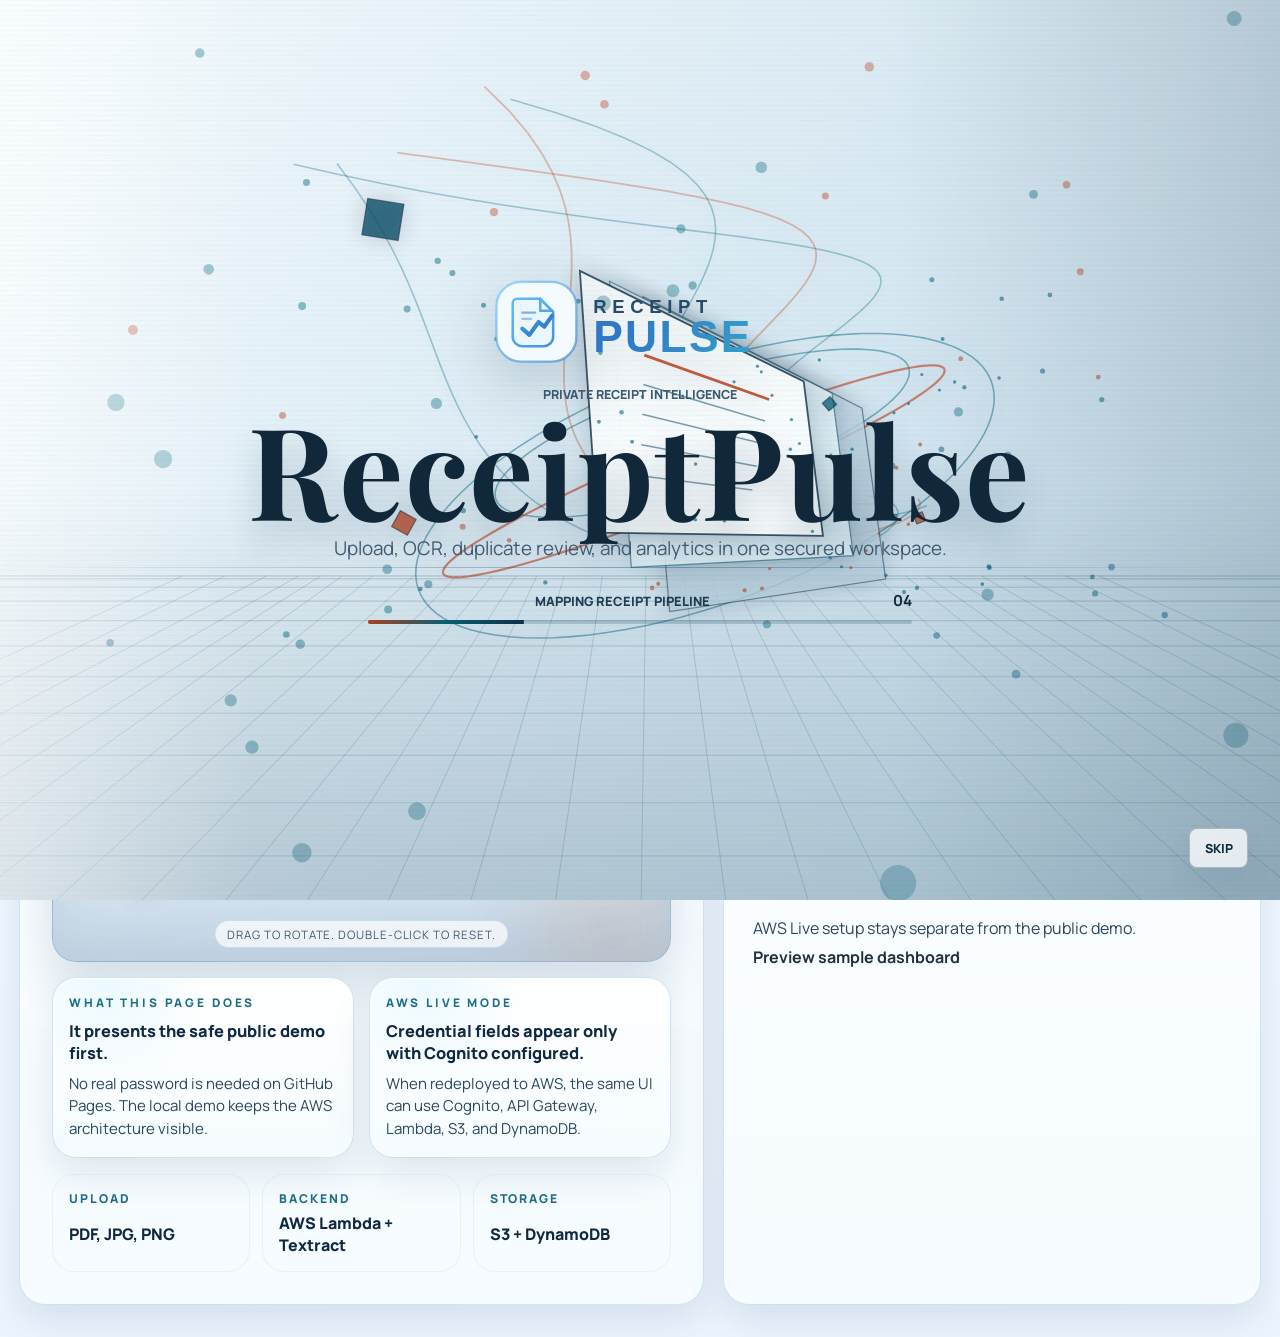
==== dashboard/index.html @ 96ca87f3 "Refresh recruiter preview assets" ====
<!DOCTYPE html>
<html lang="en">
  <head>
    <meta charset="UTF-8" />
    <meta name="viewport" content="width=device-width, initial-scale=1.0" />
    <meta name="referrer" content="strict-origin-when-cross-origin" />
    <script>
      (() => {
        document.documentElement.dataset.uiTheme = "light";
        document.documentElement.style.colorScheme = "light";
        try {
          window.localStorage.setItem("receiptpulse-ui-theme", "light");
        } catch (error) {}
      })();
    </script>
    <title>ReceiptPulse | AWS Receipt Intelligence Demo</title>
    <meta
      name="description"
      content="Explore ReceiptPulse as a recruiter-safe AWS portfolio demo with receipt OCR, duplicate review, analytics, and cloud architecture storytelling. Public demo mode does not collect real passwords."
    />
    <meta name="theme-color" content="#071321" />
    <link rel="canonical" href="https://agarwalujala3-lang.github.io/ReceiptPulse/" />
    <meta property="og:type" content="website" />
    <meta property="og:url" content="https://agarwalujala3-lang.github.io/ReceiptPulse/" />
    <meta property="og:site_name" content="ReceiptPulse" />
    <meta property="og:title" content="ReceiptPulse | AWS Receipt Intelligence Demo" />
    <meta
      property="og:description"
      content="Open a safe public Cloud Demo of an AWS serverless receipt intelligence platform with OCR, duplicate handling, analytics, and deployment notes."
    />
    <meta property="og:image" content="https://agarwalujala3-lang.github.io/ReceiptPulse/social-preview.png?v=20260616a" />
    <meta property="og:image:width" content="1200" />
    <meta property="og:image:height" content="630" />
    <meta property="og:image:alt" content="ReceiptPulse demo-first Cloud Demo launch with 3D receipt visuals and AWS architecture proof." />
    <meta name="twitter:card" content="summary_large_image" />
    <meta name="twitter:title" content="ReceiptPulse | AWS Receipt Intelligence Demo" />
    <meta
      name="twitter:description"
      content="Safe public Cloud Demo for an AWS serverless receipt intelligence portfolio project."
    />
    <meta name="twitter:image" content="https://agarwalujala3-lang.github.io/ReceiptPulse/social-preview.png?v=20260616a" />
    <link rel="icon" type="image/svg+xml" href="./receiptpulse-mark.svg?v=20260402c" />
    <link rel="icon" type="image/png" href="./receiptpulse-favicon.png?v=20260402c" />
    <link rel="apple-touch-icon" href="./receiptpulse-favicon.png?v=20260402c" />
    <link rel="preconnect" href="https://fonts.googleapis.com" />
    <link rel="preconnect" href="https://fonts.gstatic.com" crossorigin />
    <link
      rel="stylesheet"
      href="https://fonts.googleapis.com/css2?family=Manrope:wght@400;500;600;700&family=Playfair+Display:wght@500;600;700&display=swap"
    />
    <link rel="stylesheet" href="./styles.css?v=20260615a" />
  </head>
  <body class="auth-page auth-page-signin cinema-ui" data-auth-page="signin" data-entry-launch="root">
    <div class="cinema-stage" aria-hidden="true">
      <span class="cinema-glow cinema-glow-ember"></span>
      <span class="cinema-glow cinema-glow-ice"></span>
      <span class="cinema-grid"></span>
      <span class="cinema-beam"></span>
    </div>
    <header class="topbar auth-topbar">
      <div class="topbar-row topbar-row-main">
        <div class="brand-lockup">
          <a class="brand-mark brand-mark-link" href="./index.html" aria-label="ReceiptPulse home">
            <img
              class="brand-logo"
              src="./receiptpulse-logo.svg?v=20260402c"
              data-logo-dark="./receiptpulse-logo.svg?v=20260402c"
              data-logo-light="./receiptpulse-logo-light.svg?v=20260417a"
              alt="ReceiptPulse"
            />
          </a>
        </div>
        <div class="topbar-actions auth-topbar-actions">
          <span class="status-pill">Portfolio Project</span>
          <button class="ghost-link ghost-button theme-toggle" data-theme-toggle type="button" hidden>Light Mode</button>
          <a class="ghost-link" href="./signup.html">AWS Live Setup</a>
          <a class="ghost-link" href="https://github.com/agarwalujala3-lang/ReceiptPulse" target="_blank" rel="noopener noreferrer">Source Code</a>
        </div>
      </div>
    </header>

    <main class="auth-shell">
      <section class="panel auth-stage">
        <div class="auth-stage-copy">
          <p class="eyebrow">Student Project Workspace</p>
          <h1>Open the AWS receipt intelligence demo without entering real credentials.</h1>
          <p class="auth-lead">
            The public portfolio link opens a browser-local Cloud Demo first. AWS Live sign-in
            appears only when a healthy Cognito backend is configured for a redeployed stack.
          </p>
        </div>

        <div class="auth-3d-showcase">
          <div class="auth-3d-head">
            <span class="mini-label">Interactive 3D</span>
            <p class="auth-3d-copy">Drag to rotate the figures and preview the upload to OCR to archive flow.</p>
          </div>
          <div
            class="auth-3d-scene"
            data-auth-3d-scene
            tabindex="0"
            role="region"
            aria-label="Interactive 3D receipt workflow. Drag to rotate."
          >
            <span class="auth-3d-aura auth-3d-aura--one" aria-hidden="true"></span>
            <span class="auth-3d-aura auth-3d-aura--two" aria-hidden="true"></span>
            <div class="auth-3d-world" data-auth-3d-world aria-hidden="true">
              <article class="auth-3d-figure auth-3d-figure--upload">
                <div class="auth-3d-cube">
                  <span class="auth-3d-cube-face face-front"></span>
                  <span class="auth-3d-cube-face face-back"></span>
                  <span class="auth-3d-cube-face face-right"></span>
                  <span class="auth-3d-cube-face face-left"></span>
                  <span class="auth-3d-cube-face face-top"></span>
                  <span class="auth-3d-cube-face face-bottom"></span>
                </div>
                <p>Upload Node</p>
              </article>

              <article class="auth-3d-figure auth-3d-figure--extract">
                <div class="auth-3d-ring">
                  <span class="auth-3d-ring-orbit"></span>
                </div>
                <p>OCR Orbit</p>
              </article>

              <article class="auth-3d-figure auth-3d-figure--archive">
                <div class="auth-3d-crystal">
                  <span class="auth-3d-crystal-face face-a"></span>
                  <span class="auth-3d-crystal-face face-b"></span>
                  <span class="auth-3d-crystal-face face-c"></span>
                  <span class="auth-3d-crystal-face face-d"></span>
                </div>
                <p>Archive Prism</p>
              </article>
            </div>
            <p class="auth-3d-hint">Drag to rotate. Double-click to reset.</p>
          </div>
        </div>

        <div class="auth-highlight-grid">
          <article class="auth-info-card">
            <span class="mini-label">What this page does</span>
            <strong>It presents the safe public demo first.</strong>
            <p>No real password is needed on GitHub Pages. The local demo keeps the AWS architecture visible.</p>
          </article>
          <article class="auth-info-card">
            <span class="mini-label">AWS Live mode</span>
            <strong>Credential fields appear only with Cognito configured.</strong>
            <p>When redeployed to AWS, the same UI can use Cognito, API Gateway, Lambda, S3, and DynamoDB.</p>
          </article>
        </div>

        <div class="auth-project-strip">
          <article>
            <span>Upload</span>
            <strong>PDF, JPG, PNG</strong>
          </article>
          <article>
            <span>Backend</span>
            <strong>AWS Lambda + Textract</strong>
          </article>
          <article>
            <span>Storage</span>
            <strong>S3 + DynamoDB</strong>
          </article>
        </div>
      </section>

      <section class="panel auth-panel">
        <div class="auth-panel-head">
          <p class="eyebrow">Cloud Demo</p>
          <h2>Launch ReceiptPulse safely</h2>
          <p>Open the interactive AWS showcase with browser-local data, sample receipts, and no real credential entry.</p>
        </div>

        <p class="auth-security-note">
          Public portfolio mode does not collect passwords. AWS Live sign-in appears only when a Cognito backend is configured.
        </p>

        <div class="auth-live-form-slot" id="authLiveFormSlot" data-live-auth-slot></div>

        <div class="demo-access-card">
          <div>
            <span class="mini-label">Recruiter-safe launch</span>
            <strong>Open the cloud dashboard without touching AWS billing.</strong>
            <p>
              The demo keeps the S3, Lambda, Textract, DynamoDB, API Gateway, and Cognito architecture visible while running fully in this browser.
            </p>
          </div>
          <button class="secondary-button demo-access-button" id="demoAccessButton" type="button">
            Launch Cloud Demo
          </button>
        </div>

        <div class="auth-demo-points" aria-label="Public demo safety notes">
          <span>No real passwords</span>
          <span>No AWS charges</span>
          <span>Architecture preserved</span>
        </div>

        <p class="auth-status" id="authStatus" data-state="idle">
          Ready to open the public Cloud Demo.
        </p>

        <div class="auth-switch">
          <span>AWS Live account setup is separate from this public demo.</span>
          <a href="./signup.html">View AWS Live setup</a>
        </div>
      </section>
    </main>

    <script src="./config.js?v=20260615a"></script>
    <script src="./theme.js?v=20260427b" defer></script>
    <script src="./entry-3d.js?v=20260604a" defer></script>
    <script src="./auth-3d.js?v=20260604a" defer></script>
    <script src="./auth.js?v=20260615a" defer></script>
  </body>
</html>
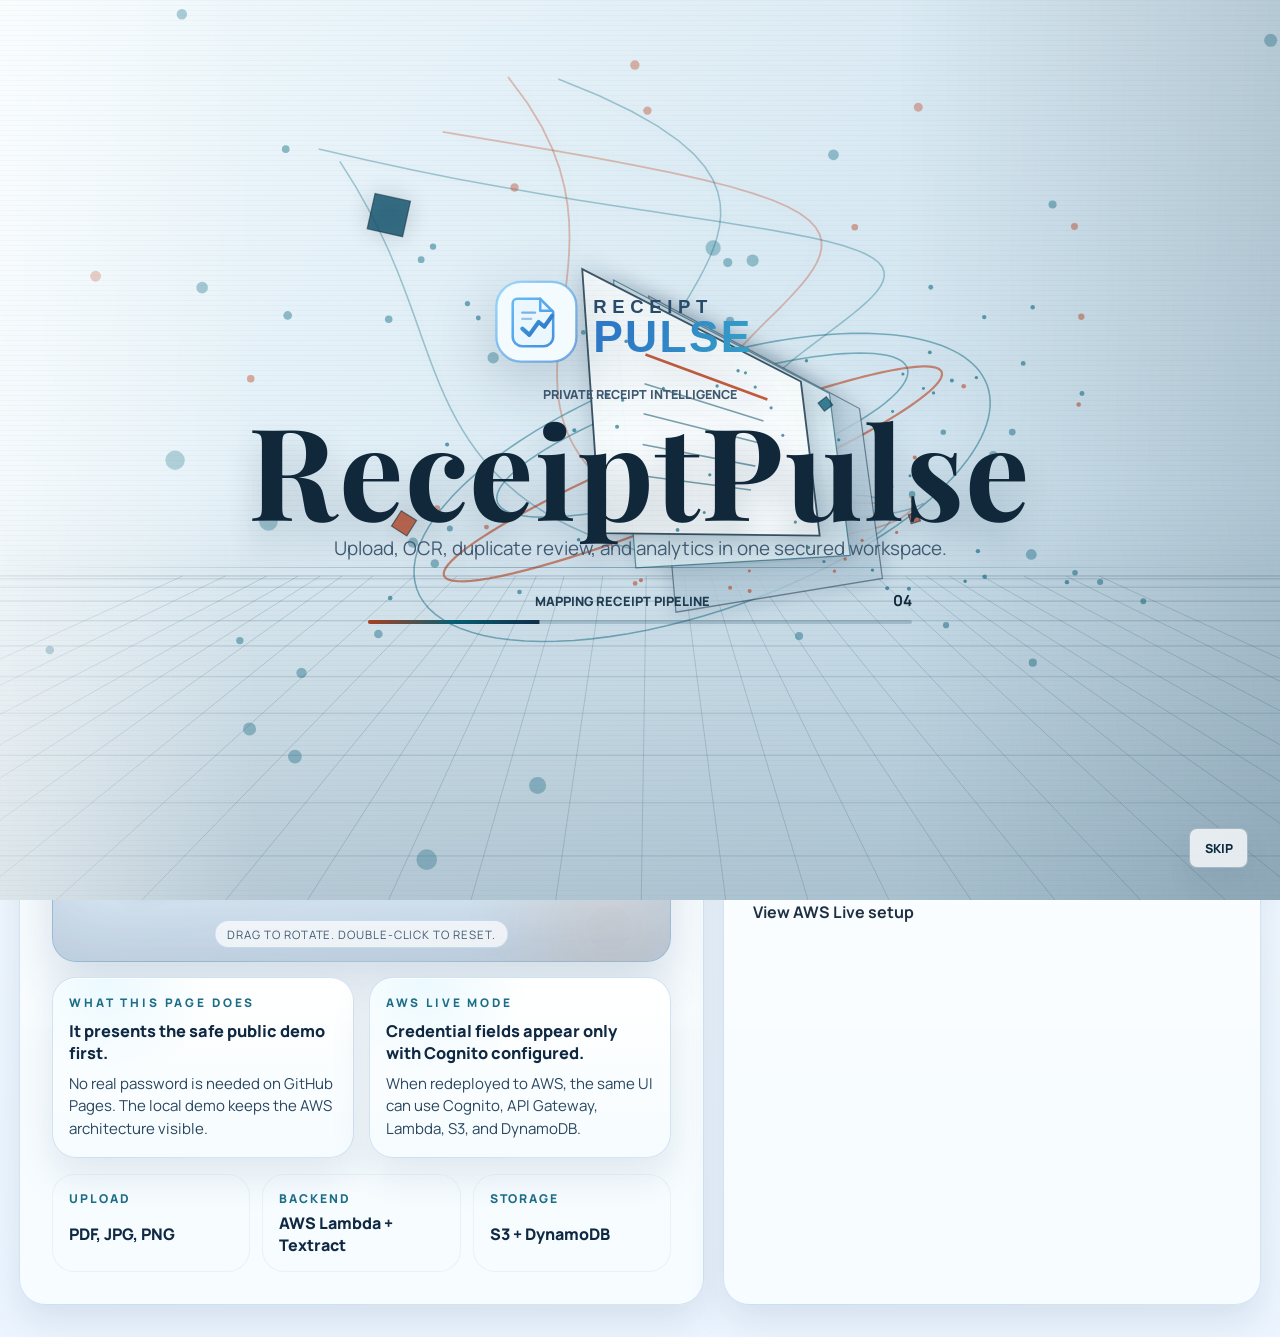
==== commit 6869bc6f: "Finish public cloud demo auth launch pass" ====
--- a/dashboard/index.html
+++ b/dashboard/index.html
@@ -200,7 +200,7 @@
         </div>
 
         <p class="auth-status" id="authStatus" data-state="idle">
-          Ready to open the public Cloud Demo.
+          Ready to launch the public Cloud Demo.
         </p>
 
         <div class="auth-switch">
@@ -214,6 +214,6 @@
     <script src="./theme.js?v=20260427b" defer></script>
     <script src="./entry-3d.js?v=20260604a" defer></script>
     <script src="./auth-3d.js?v=20260604a" defer></script>
-    <script src="./auth.js?v=20260615a" defer></script>
+    <script src="./auth.js?v=20260616b" defer></script>
   </body>
 </html>
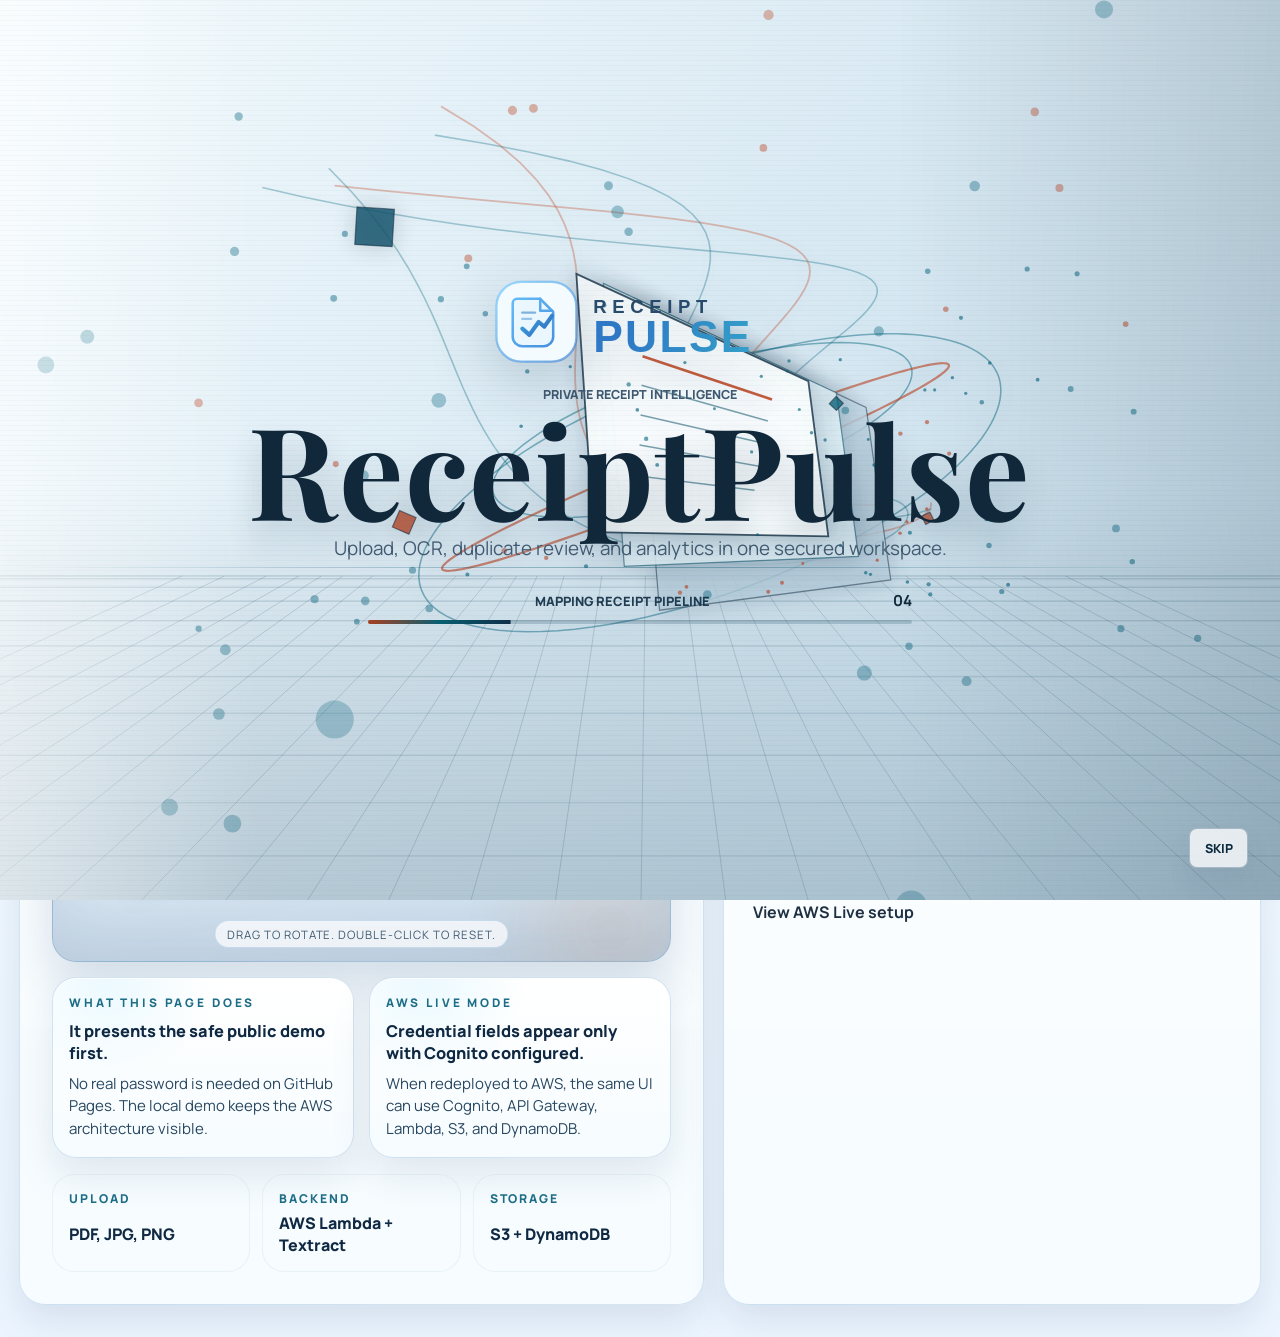
==== commit 8b17ce83: "Point public demo links to Netlify" ====
--- a/dashboard/index.html
+++ b/dashboard/index.html
@@ -19,16 +19,16 @@
       content="Explore ReceiptPulse as a recruiter-safe AWS portfolio demo with receipt OCR, duplicate review, analytics, and cloud architecture storytelling. Public demo mode does not collect real passwords."
     />
     <meta name="theme-color" content="#071321" />
-    <link rel="canonical" href="https://agarwalujala3-lang.github.io/ReceiptPulse/" />
+    <link rel="canonical" href="https://sunny-cupcake-ee2461.netlify.app/" />
     <meta property="og:type" content="website" />
-    <meta property="og:url" content="https://agarwalujala3-lang.github.io/ReceiptPulse/" />
+    <meta property="og:url" content="https://sunny-cupcake-ee2461.netlify.app/" />
     <meta property="og:site_name" content="ReceiptPulse" />
     <meta property="og:title" content="ReceiptPulse | AWS Receipt Intelligence Demo" />
     <meta
       property="og:description"
       content="Open a safe public Cloud Demo of an AWS serverless receipt intelligence platform with OCR, duplicate handling, analytics, and deployment notes."
     />
-    <meta property="og:image" content="https://agarwalujala3-lang.github.io/ReceiptPulse/social-preview.png?v=20260616a" />
+    <meta property="og:image" content="https://sunny-cupcake-ee2461.netlify.app/social-preview.png?v=20260616a" />
     <meta property="og:image:width" content="1200" />
     <meta property="og:image:height" content="630" />
     <meta property="og:image:alt" content="ReceiptPulse demo-first Cloud Demo launch with 3D receipt visuals and AWS architecture proof." />
@@ -38,7 +38,7 @@
       name="twitter:description"
       content="Safe public Cloud Demo for an AWS serverless receipt intelligence portfolio project."
     />
-    <meta name="twitter:image" content="https://agarwalujala3-lang.github.io/ReceiptPulse/social-preview.png?v=20260616a" />
+    <meta name="twitter:image" content="https://sunny-cupcake-ee2461.netlify.app/social-preview.png?v=20260616a" />
     <link rel="icon" type="image/svg+xml" href="./receiptpulse-mark.svg?v=20260402c" />
     <link rel="icon" type="image/png" href="./receiptpulse-favicon.png?v=20260402c" />
     <link rel="apple-touch-icon" href="./receiptpulse-favicon.png?v=20260402c" />
--- a/dashboard/styles.css
+++ b/dashboard/styles.css
@@ -15086,3 +15086,682 @@
     width: 100%;
   }
 }
+
+/* Premium LinkedIn-cover inspired app graphics pass (June 2026). */
+body.post-cover-ui {
+  --cover-ink: #10283d;
+  --cover-muted: #42657e;
+  --cover-cyan: #1fb6d5;
+  --cover-cyan-strong: #057a94;
+  --cover-amber: #c87942;
+  --cover-surface: rgba(255, 255, 255, 0.82);
+  --cover-border: rgba(80, 141, 168, 0.18);
+  --cover-shadow: 0 28px 70px rgba(54, 100, 137, 0.16);
+}
+
+html[data-ui-theme="light"] body.post-cover-ui.dribbble-dashboard {
+  color: var(--cover-ink);
+  background:
+    radial-gradient(circle at 9% 8%, rgba(255, 198, 145, 0.22), transparent 24%),
+    radial-gradient(circle at 82% 5%, rgba(92, 203, 224, 0.26), transparent 28%),
+    radial-gradient(circle at 48% 42%, rgba(255, 255, 255, 0.9), transparent 34%),
+    linear-gradient(180deg, #edf8ff 0%, #eaf5fb 44%, #f7fbff 100%) !important;
+}
+
+body.post-cover-ui .dashboard-main::before,
+body.post-cover-ui .dashboard-main::after {
+  content: "";
+  position: fixed;
+  inset: 0;
+  z-index: -1;
+  pointer-events: none;
+}
+
+body.post-cover-ui .dashboard-main::before {
+  background-image:
+    linear-gradient(rgba(42, 116, 145, 0.07) 1px, transparent 1px),
+    linear-gradient(90deg, rgba(42, 116, 145, 0.07) 1px, transparent 1px);
+  background-size: 46px 46px;
+  mask-image: linear-gradient(180deg, rgba(0, 0, 0, 0.68), transparent 76%);
+  transform-origin: top center;
+  transform: perspective(820px) rotateX(64deg) translateY(15vh) scale(1.34);
+}
+
+body.post-cover-ui .dashboard-main::after {
+  background:
+    radial-gradient(circle at 72% 18%, rgba(5, 122, 148, 0.16), transparent 17%),
+    radial-gradient(circle at 18% 42%, rgba(200, 121, 66, 0.12), transparent 15%),
+    linear-gradient(120deg, transparent 20%, rgba(5, 122, 148, 0.1) 20.25%, transparent 21%),
+    linear-gradient(28deg, transparent 58%, rgba(200, 121, 66, 0.12) 58.2%, transparent 59%);
+  opacity: 0.9;
+}
+
+body.post-cover-ui.dribbble-dashboard .dashboard-main {
+  width: min(100%, 1460px);
+}
+
+body.post-cover-ui.dribbble-dashboard .dashboard-command-bar {
+  grid-template-columns: minmax(0, 1fr) minmax(320px, 0.76fr);
+  align-items: stretch;
+  gap: clamp(1rem, 2.2vw, 1.8rem);
+  padding: clamp(1.15rem, 2.2vw, 1.55rem);
+  border: 1px solid rgba(73, 145, 172, 0.22) !important;
+  background:
+    radial-gradient(circle at 12% 4%, rgba(126, 226, 247, 0.2), transparent 32%),
+    radial-gradient(circle at 94% 10%, rgba(255, 205, 155, 0.2), transparent 30%),
+    linear-gradient(135deg, rgba(255, 255, 255, 0.96), rgba(232, 247, 254, 0.94)) !important;
+  box-shadow:
+    inset 0 1px 0 rgba(255, 255, 255, 0.88),
+    0 30px 74px rgba(50, 101, 139, 0.16),
+    0 0 0 1px rgba(255, 255, 255, 0.42) !important;
+}
+
+body.post-cover-ui .dashboard-command-copy h1 {
+  font-family: "Playfair Display", "Manrope", serif !important;
+  font-size: clamp(2.3rem, 4.8vw, 4.65rem) !important;
+  line-height: 0.94;
+  letter-spacing: -0.06em !important;
+  max-width: 10ch;
+  color: #11293f !important;
+}
+
+body.post-cover-ui .dashboard-command-copy .topbar-text {
+  max-width: 58ch;
+  color: #31566f !important;
+  font-size: 1.02rem;
+  font-weight: 650;
+}
+
+body.post-cover-ui .dashboard-command-tools {
+  grid-column: 1 / 2;
+  justify-content: flex-start !important;
+  align-self: end;
+}
+
+body.post-cover-ui .dashboard-command-meta {
+  position: relative;
+  z-index: 2;
+}
+
+body.post-cover-ui .dashboard-command-visual {
+  position: relative;
+  grid-column: 2 / 3;
+  grid-row: 1 / span 2;
+  min-height: clamp(250px, 27vw, 350px);
+  border-radius: 30px;
+  overflow: hidden;
+  isolation: isolate;
+  border: 1px solid rgba(40, 126, 160, 0.22);
+  background:
+    radial-gradient(circle at 50% 42%, rgba(255, 255, 255, 0.82), transparent 24%),
+    radial-gradient(circle at 24% 28%, rgba(109, 211, 234, 0.28), transparent 28%),
+    linear-gradient(145deg, rgba(230, 247, 255, 0.88), rgba(202, 229, 241, 0.72));
+  box-shadow:
+    inset 0 1px 0 rgba(255, 255, 255, 0.8),
+    0 24px 58px rgba(53, 111, 145, 0.16);
+  perspective: 900px;
+}
+
+body.post-cover-ui .command-grid-plane,
+body.post-cover-ui .command-orbit,
+body.post-cover-ui .command-particle,
+body.post-cover-ui .command-receipt-glass,
+body.post-cover-ui .command-arch-node,
+body.post-cover-ui .command-visual-copy {
+  position: absolute;
+  z-index: 1;
+}
+
+body.post-cover-ui .command-grid-plane {
+  inset: 45% -18% -20%;
+  background-image:
+    linear-gradient(rgba(25, 116, 145, 0.12) 1px, transparent 1px),
+    linear-gradient(90deg, rgba(25, 116, 145, 0.12) 1px, transparent 1px);
+  background-size: 32px 32px;
+  transform: rotateX(68deg) translateZ(-18px);
+  transform-origin: top center;
+  opacity: 0.88;
+}
+
+body.post-cover-ui .command-orbit {
+  left: 50%;
+  top: 48%;
+  width: 72%;
+  height: 54%;
+  border: 2px solid rgba(3, 120, 146, 0.34);
+  border-radius: 50%;
+  transform: translate(-50%, -50%) rotate(-17deg);
+  filter: drop-shadow(0 0 14px rgba(32, 174, 204, 0.18));
+}
+
+body.post-cover-ui .command-orbit-two {
+  width: 58%;
+  height: 70%;
+  border-color: rgba(194, 111, 62, 0.34);
+  transform: translate(-50%, -50%) rotate(55deg);
+}
+
+body.post-cover-ui .command-receipt-glass {
+  left: 42%;
+  top: 16%;
+  width: clamp(86px, 9.5vw, 132px);
+  aspect-ratio: 0.68;
+  border: 1px solid rgba(14, 66, 93, 0.34);
+  border-radius: 12px 24px 16px 16px;
+  background:
+    linear-gradient(115deg, rgba(255, 255, 255, 0.9), rgba(198, 229, 240, 0.32) 52%, rgba(255, 255, 255, 0.18)),
+    linear-gradient(180deg, rgba(249, 254, 255, 0.86), rgba(187, 221, 235, 0.36));
+  box-shadow:
+    inset 0 1px 0 rgba(255, 255, 255, 0.86),
+    0 26px 42px rgba(30, 88, 122, 0.18),
+    0 0 38px rgba(47, 178, 204, 0.16);
+  transform: rotateY(-24deg) rotateZ(-7deg) translateZ(32px);
+  animation: commandReceiptFloat 6s ease-in-out infinite;
+}
+
+body.post-cover-ui .command-receipt-fold {
+  position: absolute;
+  right: -1px;
+  top: -1px;
+  width: 36%;
+  aspect-ratio: 1;
+  border-left: 1px solid rgba(14, 66, 93, 0.24);
+  border-bottom: 1px solid rgba(14, 66, 93, 0.2);
+  border-radius: 0 20px 0 12px;
+  background: linear-gradient(135deg, rgba(255, 255, 255, 0.86), rgba(125, 203, 222, 0.22));
+}
+
+body.post-cover-ui .command-receipt-line {
+  position: absolute;
+  left: 18%;
+  height: 6px;
+  border-radius: 999px;
+  background: linear-gradient(90deg, rgba(8, 94, 124, 0.68), rgba(103, 208, 229, 0.2));
+}
+
+body.post-cover-ui .command-receipt-line-one { top: 38%; width: 54%; }
+body.post-cover-ui .command-receipt-line-two { top: 50%; width: 44%; }
+body.post-cover-ui .command-receipt-line-three { top: 62%; width: 62%; }
+
+body.post-cover-ui .command-arch-node {
+  display: grid;
+  place-items: center;
+  width: 72px;
+  height: 72px;
+  border-radius: 22px;
+  border: 1px solid rgba(10, 105, 136, 0.22);
+  background:
+    radial-gradient(circle at 28% 20%, rgba(255, 255, 255, 0.88), transparent 32%),
+    linear-gradient(145deg, rgba(237, 252, 255, 0.88), rgba(147, 211, 226, 0.58));
+  box-shadow:
+    inset 0 1px 0 rgba(255, 255, 255, 0.78),
+    0 18px 34px rgba(45, 108, 138, 0.16);
+  transform: translateZ(38px);
+}
+
+body.post-cover-ui .command-arch-node span {
+  color: #8f5e3e;
+  font-size: 0.62rem;
+  font-weight: 900;
+  letter-spacing: 0.16em;
+}
+
+body.post-cover-ui .command-arch-node strong {
+  color: #0b5f77;
+  font-size: 1rem;
+  letter-spacing: 0.08em;
+}
+
+body.post-cover-ui .command-arch-node-upload { left: 13%; top: 52%; }
+body.post-cover-ui .command-arch-node-ocr { right: 14%; top: 28%; }
+body.post-cover-ui .command-arch-node-archive { right: 24%; bottom: 12%; }
+
+body.post-cover-ui .command-particle {
+  width: 12px;
+  height: 12px;
+  border-radius: 999px;
+  background: rgba(12, 122, 149, 0.5);
+  box-shadow: 0 0 18px rgba(12, 122, 149, 0.2);
+  animation: commandParticleDrift 7s ease-in-out infinite;
+}
+
+body.post-cover-ui .command-particle-one { left: 18%; top: 23%; }
+body.post-cover-ui .command-particle-two { left: 72%; top: 16%; width: 9px; height: 9px; animation-delay: 1s; }
+body.post-cover-ui .command-particle-three { left: 58%; bottom: 22%; width: 16px; height: 16px; background: rgba(201, 120, 68, 0.46); animation-delay: 1.8s; }
+
+body.post-cover-ui .command-visual-copy {
+  left: 1rem;
+  right: 1rem;
+  bottom: 1rem;
+  display: flex;
+  align-items: center;
+  justify-content: space-between;
+  gap: 0.8rem;
+  padding: 0.7rem 0.85rem;
+  border-radius: 18px;
+  border: 1px solid rgba(14, 104, 135, 0.16);
+  background: rgba(255, 255, 255, 0.64);
+  backdrop-filter: blur(14px);
+}
+
+body.post-cover-ui .command-visual-copy strong {
+  color: #102f46;
+  font-size: 0.92rem;
+}
+
+body.post-cover-ui .command-visual-copy span {
+  color: #43677f;
+  font-size: 0.78rem;
+  font-weight: 800;
+}
+
+body.post-cover-ui.dribbble-dashboard .neo-dashboard-board {
+  position: relative;
+  gap: 1rem;
+}
+
+body.post-cover-ui.dribbble-dashboard .neo-card,
+body.post-cover-ui.dribbble-dashboard .metric-card,
+body.post-cover-ui.dribbble-dashboard .chart-row,
+body.post-cover-ui.dribbble-dashboard .vendor-row,
+body.post-cover-ui.dribbble-dashboard .queue-item,
+body.post-cover-ui.dribbble-dashboard .workflow-node,
+body.post-cover-ui.dribbble-dashboard .timeline-step {
+  border-color: rgba(56, 132, 164, 0.18) !important;
+  background:
+    radial-gradient(circle at 10% 0%, rgba(110, 221, 244, 0.14), transparent 32%),
+    linear-gradient(180deg, rgba(255, 255, 255, 0.95), rgba(238, 249, 254, 0.92)) !important;
+  box-shadow:
+    inset 0 1px 0 rgba(255, 255, 255, 0.84),
+    0 22px 54px rgba(57, 103, 136, 0.13) !important;
+}
+
+body.post-cover-ui.dribbble-dashboard .neo-card--assistant {
+  min-height: 100%;
+  background:
+    radial-gradient(circle at 48% 38%, rgba(112, 222, 244, 0.24), transparent 28%),
+    radial-gradient(circle at 84% 8%, rgba(255, 196, 134, 0.16), transparent 28%),
+    linear-gradient(145deg, rgba(247, 253, 255, 0.98), rgba(221, 241, 249, 0.94)) !important;
+}
+
+body.post-cover-ui .neo-figure-stage {
+  min-height: 330px;
+  border-radius: 28px;
+  border-color: rgba(41, 124, 154, 0.18) !important;
+  background:
+    radial-gradient(circle at 50% 38%, rgba(255, 255, 255, 0.78), transparent 24%),
+    radial-gradient(circle at 28% 70%, rgba(75, 177, 204, 0.18), transparent 22%),
+    linear-gradient(180deg, rgba(230, 246, 253, 0.96), rgba(201, 225, 238, 0.82)) !important;
+  box-shadow: inset 0 -20px 48px rgba(60, 115, 145, 0.1);
+}
+
+body.post-cover-ui .neo-figure-stage::before {
+  content: "";
+  position: absolute;
+  inset: 56% -14% -18%;
+  background-image:
+    linear-gradient(rgba(37, 120, 150, 0.12) 1px, transparent 1px),
+    linear-gradient(90deg, rgba(37, 120, 150, 0.12) 1px, transparent 1px);
+  background-size: 30px 30px;
+  transform: perspective(620px) rotateX(66deg);
+  transform-origin: top center;
+  pointer-events: none;
+}
+
+body.post-cover-ui .neo-figure-canvas {
+  position: relative;
+  z-index: 1;
+  filter: drop-shadow(0 26px 38px rgba(38, 95, 130, 0.18));
+}
+
+body.post-cover-ui .neo-orbit-label {
+  position: absolute;
+  z-index: 2;
+  padding: 0.4rem 0.62rem;
+  border-radius: 999px;
+  color: #31566e;
+  background: rgba(255, 255, 255, 0.7);
+  border: 1px solid rgba(34, 122, 154, 0.16);
+  box-shadow: 0 12px 24px rgba(50, 105, 137, 0.1);
+  font-size: 0.68rem;
+  font-weight: 900;
+  letter-spacing: 0.12em;
+  text-transform: uppercase;
+}
+
+body.post-cover-ui .neo-orbit-label-upload { left: 8%; bottom: 18%; }
+body.post-cover-ui .neo-orbit-label-ocr { right: 12%; top: 18%; }
+body.post-cover-ui .neo-orbit-label-archive { right: 10%; bottom: 22%; }
+
+body.post-cover-ui .neo-card h3,
+body.post-cover-ui .metric-card strong,
+body.post-cover-ui .line-chart-copy strong,
+body.post-cover-ui .line-chart-focus strong {
+  color: #102940 !important;
+}
+
+body.post-cover-ui .neo-card-copy,
+body.post-cover-ui .neo-card-meta,
+body.post-cover-ui .neo-empty-note,
+body.post-cover-ui .line-chart-kicker,
+body.post-cover-ui .line-chart-axis-label {
+  color: #486982 !important;
+}
+
+body.post-cover-ui .neo-mini-bar,
+body.post-cover-ui .neo-transaction-row,
+body.post-cover-ui .neo-spend-row {
+  border-color: rgba(56, 132, 164, 0.15) !important;
+  background: rgba(255, 255, 255, 0.62) !important;
+  box-shadow: 0 14px 30px rgba(61, 108, 139, 0.09);
+}
+
+body.post-cover-ui .neo-mini-bar-fill,
+body.post-cover-ui .neo-spend-fill,
+body.post-cover-ui .bar-fill,
+body.post-cover-ui .trend-fill {
+  background: linear-gradient(180deg, #69e7f7 0%, #17aeca 58%, #087a96 100%) !important;
+  box-shadow:
+    0 0 18px rgba(23, 174, 202, 0.26),
+    0 0 36px rgba(23, 174, 202, 0.14) !important;
+}
+
+body.post-cover-ui .line-chart-path {
+  stroke: #087f99 !important;
+  stroke-width: 3.8 !important;
+}
+
+body.post-cover-ui .line-chart-path-glow {
+  stroke: rgba(45, 190, 220, 0.28) !important;
+  stroke-width: 10 !important;
+}
+
+body.post-cover-ui .line-chart-area {
+  opacity: 0.92;
+}
+
+body.post-cover-ui .line-chart-point {
+  fill: #ffffff !important;
+  stroke: #0985a0 !important;
+  stroke-width: 2.6 !important;
+}
+
+body.post-cover-ui .line-chart-point.is-active {
+  fill: #ffbf7a !important;
+  stroke: #ffffff !important;
+  filter: drop-shadow(0 0 12px rgba(255, 180, 110, 0.34));
+}
+
+body.post-cover-ui .receipt-icon-badge,
+body.post-cover-ui .dashboard-nav-icon {
+  display: inline-grid;
+  place-items: center;
+  width: 2rem;
+  height: 2rem;
+  border-radius: 14px;
+  color: #075f76 !important;
+  background:
+    radial-gradient(circle at 30% 18%, rgba(255, 255, 255, 0.84), transparent 30%),
+    linear-gradient(145deg, rgba(219, 247, 254, 0.98), rgba(142, 221, 238, 0.7));
+  box-shadow:
+    inset 0 1px 0 rgba(255, 255, 255, 0.72),
+    0 10px 22px rgba(49, 120, 151, 0.14);
+  font-weight: 900;
+}
+
+body.post-cover-ui .cloud-proof-strip,
+body.post-cover-ui .upload-lab,
+body.post-cover-ui #analyticsSection,
+body.post-cover-ui #workflowBoard,
+body.post-cover-ui .table-panel {
+  border-color: rgba(56, 132, 164, 0.17) !important;
+  background:
+    radial-gradient(circle at 10% 0%, rgba(110, 221, 244, 0.12), transparent 30%),
+    linear-gradient(180deg, rgba(255, 255, 255, 0.95), rgba(239, 249, 254, 0.94)) !important;
+}
+
+body.post-cover-ui .primary-button,
+body.post-cover-ui .topbar-primary-button {
+  color: #062b3c !important;
+  border-color: rgba(255, 255, 255, 0.72) !important;
+  background: linear-gradient(135deg, #7cecff 0%, #aaf3ff 48%, #ffd19a 100%) !important;
+  box-shadow:
+    inset 0 1px 0 rgba(255, 255, 255, 0.72),
+    0 16px 34px rgba(36, 137, 168, 0.18) !important;
+}
+
+body.post-cover-ui .secondary-button,
+body.post-cover-ui .ghost-link,
+body.post-cover-ui .ghost-button,
+body.post-cover-ui .status-pill {
+  border-color: rgba(56, 132, 164, 0.18) !important;
+  background: rgba(255, 255, 255, 0.72) !important;
+  color: #183a54 !important;
+}
+
+body.post-cover-ui .panel:hover,
+body.post-cover-ui .glass-card:hover,
+body.post-cover-ui .neo-card:hover,
+body.post-cover-ui .metric-card:hover,
+body.post-cover-ui .chart-row:hover,
+body.post-cover-ui .vendor-row:hover,
+body.post-cover-ui .queue-item:hover {
+  transform: translateY(-3px);
+  border-color: rgba(12, 133, 164, 0.28) !important;
+  box-shadow:
+    inset 0 1px 0 rgba(255, 255, 255, 0.88),
+    0 28px 68px rgba(49, 104, 139, 0.18) !important;
+}
+
+@keyframes commandReceiptFloat {
+  0%, 100% { transform: rotateY(-24deg) rotateZ(-7deg) translate3d(0, 0, 32px); }
+  50% { transform: rotateY(-18deg) rotateZ(-3deg) translate3d(6px, -12px, 42px); }
+}
+
+@keyframes commandParticleDrift {
+  0%, 100% { transform: translate3d(0, 0, 0) scale(1); opacity: 0.62; }
+  50% { transform: translate3d(10px, -14px, 0) scale(1.18); opacity: 0.92; }
+}
+
+@media (max-width: 1080px) {
+  body.post-cover-ui.dribbble-dashboard .dashboard-command-bar {
+    grid-template-columns: 1fr;
+  }
+
+  body.post-cover-ui .dashboard-command-tools,
+  body.post-cover-ui .dashboard-command-visual,
+  body.post-cover-ui .dashboard-command-meta {
+    grid-column: 1 / -1;
+    grid-row: auto;
+  }
+}
+
+@media (max-width: 720px) {
+  body.post-cover-ui.dribbble-dashboard .dashboard-command-bar {
+    padding: 1rem;
+    border-radius: 24px;
+  }
+
+  body.post-cover-ui .dashboard-command-copy h1 {
+    font-size: clamp(2.2rem, 13vw, 3.45rem) !important;
+  }
+
+  body.post-cover-ui .dashboard-command-visual {
+    min-height: 240px;
+  }
+
+  body.post-cover-ui .command-visual-copy {
+    display: grid;
+  }
+
+  body.post-cover-ui .command-arch-node {
+    width: 58px;
+    height: 58px;
+    border-radius: 18px;
+  }
+}
+
+@media (prefers-reduced-motion: reduce) {
+  body.post-cover-ui .command-receipt-glass,
+  body.post-cover-ui .command-particle {
+    animation: none !important;
+  }
+}
+
+/* Premium command visual interaction pass */
+body.post-cover-ui .dashboard-command-visual {
+  --visual-tilt-x: 0deg;
+  --visual-tilt-y: 0deg;
+  --visual-glow-x: 50%;
+  --visual-glow-y: 50%;
+  cursor: pointer;
+  transform:
+    perspective(940px)
+    rotateX(var(--visual-tilt-x))
+    rotateY(var(--visual-tilt-y));
+  transition:
+    transform 180ms ease,
+    border-color 180ms ease,
+    box-shadow 180ms ease;
+  will-change: transform;
+}
+
+body.post-cover-ui .dashboard-command-visual::after {
+  content: "";
+  position: absolute;
+  inset: -1px;
+  z-index: 1;
+  border-radius: inherit;
+  pointer-events: none;
+  background:
+    radial-gradient(circle at var(--visual-glow-x) var(--visual-glow-y), rgba(255, 255, 255, 0.78), transparent 0 22%),
+    radial-gradient(circle at var(--visual-glow-x) var(--visual-glow-y), rgba(15, 142, 171, 0.24), transparent 0 42%);
+  mix-blend-mode: screen;
+  opacity: 0.72;
+  transition: opacity 180ms ease;
+}
+
+body.post-cover-ui .dashboard-command-visual:hover {
+  border-color: rgba(10, 115, 148, 0.34);
+  box-shadow:
+    inset 0 1px 0 rgba(255, 255, 255, 0.8),
+    0 22px 52px rgba(31, 91, 124, 0.18),
+    0 0 0 1px rgba(255, 255, 255, 0.42),
+    0 0 44px rgba(17, 138, 167, 0.14);
+}
+
+body.post-cover-ui .dashboard-command-visual > * {
+  z-index: 2;
+}
+
+body.post-cover-ui .command-grid-plane,
+body.post-cover-ui .command-orbit {
+  z-index: 0;
+}
+
+body.post-cover-ui .command-arch-node {
+  transform: translateZ(38px) scale(1);
+  transition:
+    transform 220ms ease,
+    background 220ms ease,
+    border-color 220ms ease,
+    box-shadow 220ms ease,
+    filter 220ms ease;
+}
+
+body.post-cover-ui .command-arch-node::after {
+  content: "";
+  position: absolute;
+  inset: -9px;
+  border-radius: 28px;
+  border: 1px solid rgba(12, 122, 149, 0.18);
+  background: radial-gradient(circle, rgba(56, 202, 224, 0.18), transparent 64%);
+  opacity: 0;
+  transform: scale(0.86);
+  transition:
+    opacity 220ms ease,
+    transform 220ms ease;
+}
+
+body.post-cover-ui .command-arch-node.is-active {
+  z-index: 5;
+  border-color: rgba(10, 110, 143, 0.44);
+  background:
+    radial-gradient(circle at 28% 18%, rgba(255, 255, 255, 0.96), transparent 34%),
+    linear-gradient(145deg, rgba(255, 255, 255, 0.94), rgba(117, 206, 226, 0.72));
+  box-shadow:
+    inset 0 1px 0 rgba(255, 255, 255, 0.9),
+    0 22px 42px rgba(45, 108, 138, 0.24),
+    0 0 38px rgba(35, 179, 205, 0.24);
+  filter: saturate(1.12) contrast(1.04);
+  transform: translateZ(62px) scale(1.08);
+}
+
+body.post-cover-ui .command-arch-node.is-active::after {
+  opacity: 1;
+  transform: scale(1);
+  animation: commandNodePulse 1.9s ease-in-out infinite;
+}
+
+body.post-cover-ui .command-arch-node.is-active strong {
+  color: #073f56;
+}
+
+body.post-cover-ui .command-arch-node.is-active span {
+  color: #8a461f;
+}
+
+body.post-cover-ui .dashboard-command-visual[data-active-stage="upload"] .command-receipt-glass {
+  box-shadow:
+    inset 0 1px 0 rgba(255, 255, 255, 0.88),
+    0 28px 48px rgba(30, 88, 122, 0.2),
+    0 0 46px rgba(47, 178, 204, 0.22);
+}
+
+body.post-cover-ui .dashboard-command-visual[data-active-stage="ocr"] .command-orbit-one {
+  border-color: rgba(12, 122, 149, 0.38);
+  box-shadow: 0 0 28px rgba(12, 122, 149, 0.14);
+}
+
+body.post-cover-ui .dashboard-command-visual[data-active-stage="archive"] .command-orbit-two {
+  border-color: rgba(194, 111, 62, 0.42);
+  box-shadow: 0 0 30px rgba(194, 111, 62, 0.14);
+}
+
+body.post-cover-ui .command-visual-copy {
+  z-index: 6;
+  border-color: rgba(9, 86, 119, 0.22);
+  background:
+    linear-gradient(135deg, rgba(255, 255, 255, 0.84), rgba(235, 249, 252, 0.74));
+  box-shadow:
+    inset 0 1px 0 rgba(255, 255, 255, 0.84),
+    0 16px 28px rgba(31, 91, 124, 0.14);
+}
+
+body.post-cover-ui .command-visual-copy span {
+  color: #234f66;
+  text-align: right;
+  transition: color 180ms ease;
+}
+
+@keyframes commandNodePulse {
+  0%, 100% {
+    opacity: 0.62;
+    transform: scale(0.94);
+  }
+  50% {
+    opacity: 1;
+    transform: scale(1.04);
+  }
+}
+
+@media (prefers-reduced-motion: reduce) {
+  body.post-cover-ui .dashboard-command-visual {
+    transform: none !important;
+    transition: none;
+  }
+
+  body.post-cover-ui .command-arch-node.is-active::after {
+    animation: none;
+  }
+}
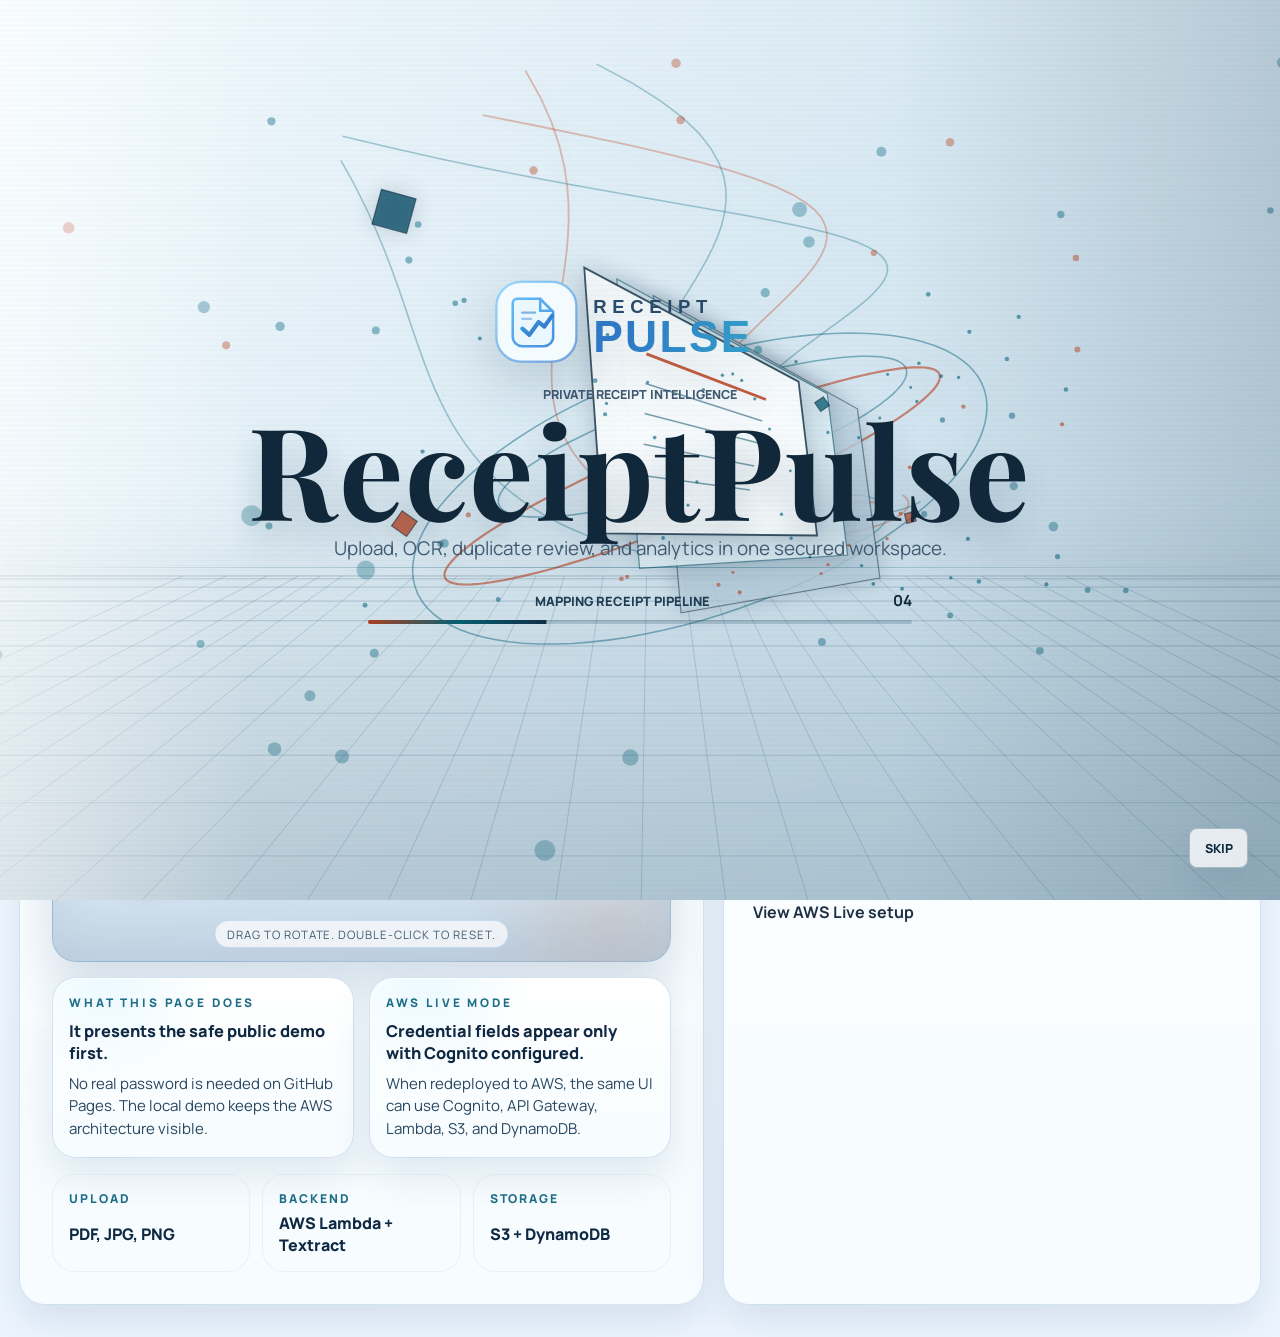
==== commit 6f05bb7d: "Use branded Netlify demo URL" ====
--- a/dashboard/index.html
+++ b/dashboard/index.html
@@ -19,16 +19,16 @@
       content="Explore ReceiptPulse as a recruiter-safe AWS portfolio demo with receipt OCR, duplicate review, analytics, and cloud architecture storytelling. Public demo mode does not collect real passwords."
     />
     <meta name="theme-color" content="#071321" />
-    <link rel="canonical" href="https://sunny-cupcake-ee2461.netlify.app/" />
+    <link rel="canonical" href="https://receipt-pulse.netlify.app/" />
     <meta property="og:type" content="website" />
-    <meta property="og:url" content="https://sunny-cupcake-ee2461.netlify.app/" />
+    <meta property="og:url" content="https://receipt-pulse.netlify.app/" />
     <meta property="og:site_name" content="ReceiptPulse" />
     <meta property="og:title" content="ReceiptPulse | AWS Receipt Intelligence Demo" />
     <meta
       property="og:description"
       content="Open a safe public Cloud Demo of an AWS serverless receipt intelligence platform with OCR, duplicate handling, analytics, and deployment notes."
     />
-    <meta property="og:image" content="https://sunny-cupcake-ee2461.netlify.app/social-preview.png?v=20260616a" />
+    <meta property="og:image" content="https://receipt-pulse.netlify.app/social-preview.png?v=20260616a" />
     <meta property="og:image:width" content="1200" />
     <meta property="og:image:height" content="630" />
     <meta property="og:image:alt" content="ReceiptPulse demo-first Cloud Demo launch with 3D receipt visuals and AWS architecture proof." />
@@ -38,7 +38,7 @@
       name="twitter:description"
       content="Safe public Cloud Demo for an AWS serverless receipt intelligence portfolio project."
     />
-    <meta name="twitter:image" content="https://sunny-cupcake-ee2461.netlify.app/social-preview.png?v=20260616a" />
+    <meta name="twitter:image" content="https://receipt-pulse.netlify.app/social-preview.png?v=20260616a" />
     <link rel="icon" type="image/svg+xml" href="./receiptpulse-mark.svg?v=20260402c" />
     <link rel="icon" type="image/png" href="./receiptpulse-favicon.png?v=20260402c" />
     <link rel="apple-touch-icon" href="./receiptpulse-favicon.png?v=20260402c" />
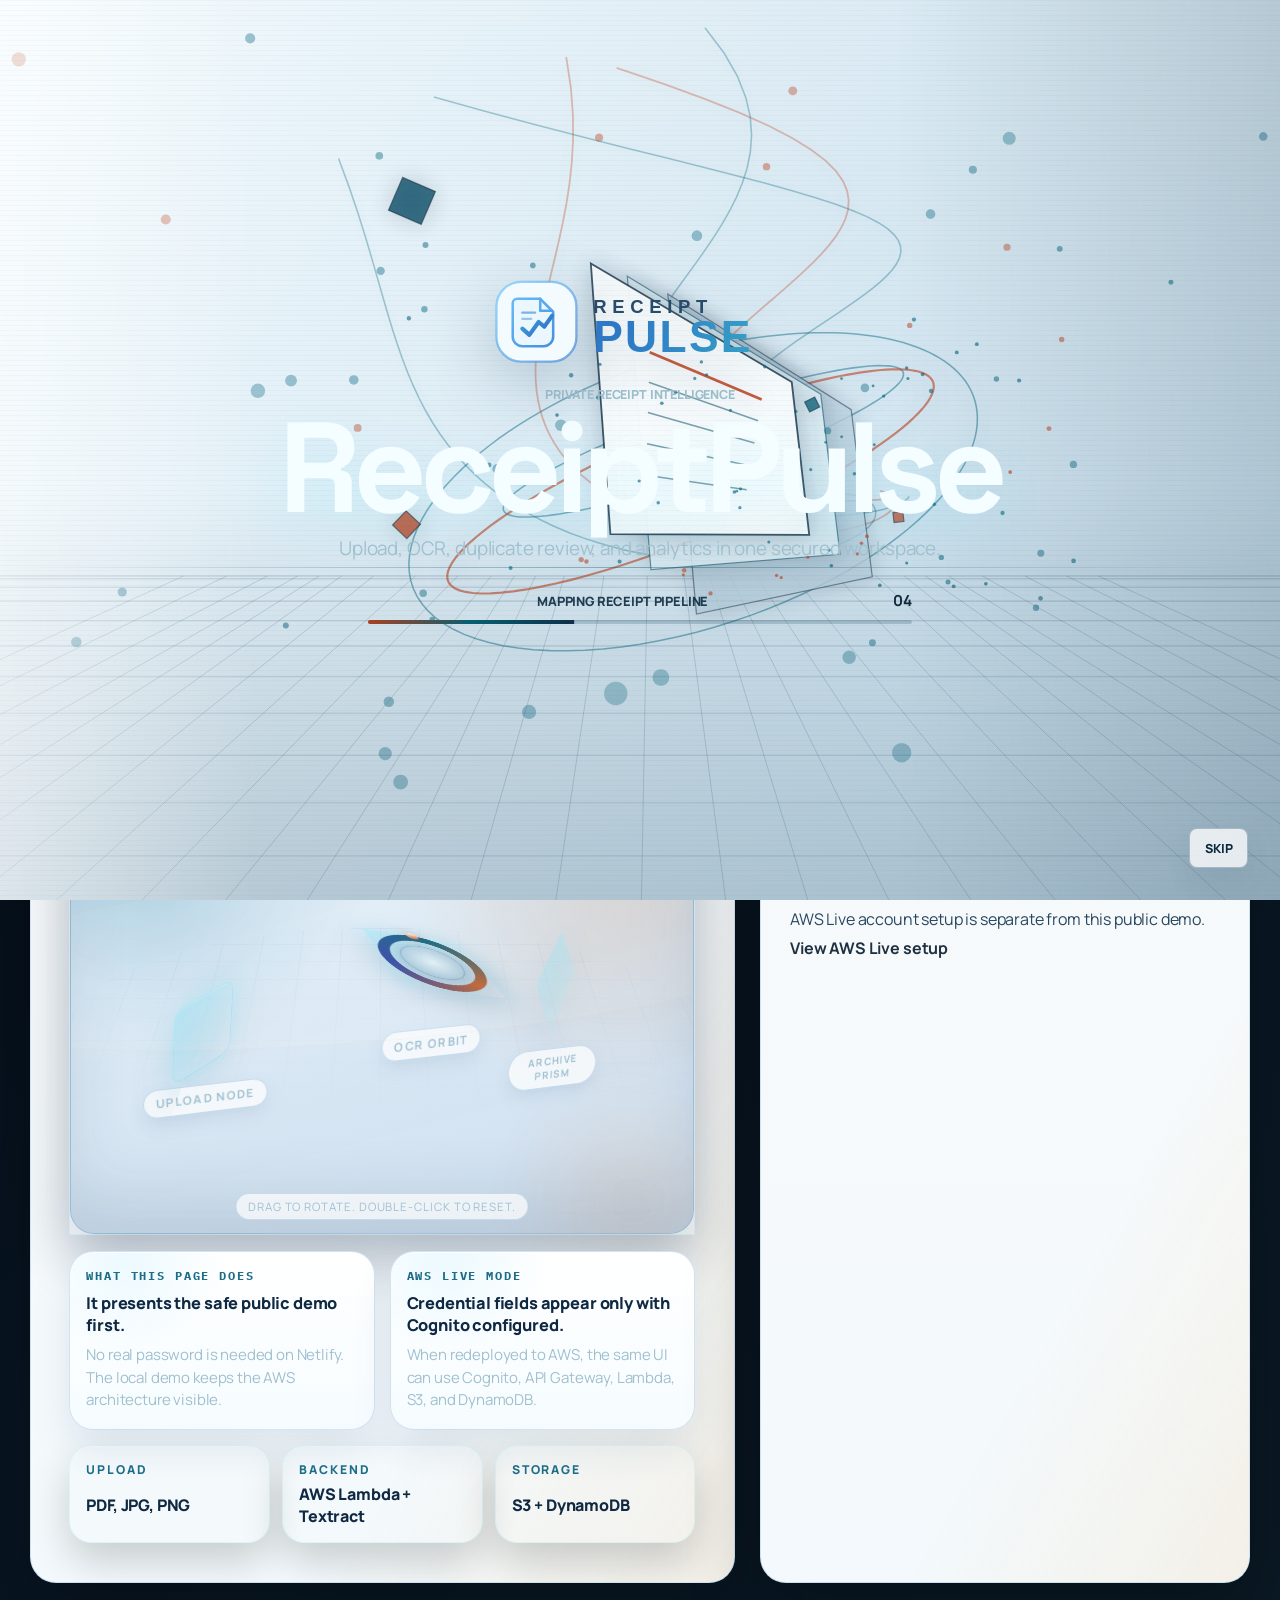
==== commit 2cc2cb8c: "Relaunch README and premium frontend visuals" ====
--- a/dashboard/index.html
+++ b/dashboard/index.html
@@ -46,11 +46,11 @@
     <link rel="preconnect" href="https://fonts.gstatic.com" crossorigin />
     <link
       rel="stylesheet"
-      href="https://fonts.googleapis.com/css2?family=Manrope:wght@400;500;600;700&family=Playfair+Display:wght@500;600;700&display=swap"
-    />
-    <link rel="stylesheet" href="./styles.css?v=20260615a" />
+      href="https://fonts.googleapis.com/css2?family=IBM+Plex+Mono:wght@500;600&family=Manrope:wght@400;500;600;700;800&family=Space+Grotesk:wght@500;600;700&display=swap"
+    />
+    <link rel="stylesheet" href="./styles.css?v=20260627b" />
   </head>
-  <body class="auth-page auth-page-signin cinema-ui" data-auth-page="signin" data-entry-launch="root">
+  <body class="auth-page auth-page-signin cinema-ui luxe-relaunch" data-auth-page="signin" data-entry-launch="root">
     <div class="cinema-stage" aria-hidden="true">
       <span class="cinema-glow cinema-glow-ember"></span>
       <span class="cinema-glow cinema-glow-ice"></span>
@@ -82,8 +82,8 @@
     <main class="auth-shell">
       <section class="panel auth-stage">
         <div class="auth-stage-copy">
-          <p class="eyebrow">Student Project Workspace</p>
-          <h1>Open the AWS receipt intelligence demo without entering real credentials.</h1>
+          <p class="eyebrow">Receipt Intelligence</p>
+          <h1>Receipt intelligence staged like a cloud command center.</h1>
           <p class="auth-lead">
             The public portfolio link opens a browser-local Cloud Demo first. AWS Live sign-in
             appears only when a healthy Cognito backend is configured for a redeployed stack.
@@ -92,15 +92,15 @@
 
         <div class="auth-3d-showcase">
           <div class="auth-3d-head">
-            <span class="mini-label">Interactive 3D</span>
-            <p class="auth-3d-copy">Drag to rotate the figures and preview the upload to OCR to archive flow.</p>
+            <span class="mini-label">Live Pipeline</span>
+            <p class="auth-3d-copy">Move through the upload, OCR, and archive pipeline as a recruiter-safe cloud simulation.</p>
           </div>
           <div
             class="auth-3d-scene"
             data-auth-3d-scene
             tabindex="0"
             role="region"
-            aria-label="Interactive 3D receipt workflow. Drag to rotate."
+            aria-label="Live Pipeline receipt workflow. Drag to rotate."
           >
             <span class="auth-3d-aura auth-3d-aura--one" aria-hidden="true"></span>
             <span class="auth-3d-aura auth-3d-aura--two" aria-hidden="true"></span>
@@ -142,7 +142,7 @@
           <article class="auth-info-card">
             <span class="mini-label">What this page does</span>
             <strong>It presents the safe public demo first.</strong>
-            <p>No real password is needed on GitHub Pages. The local demo keeps the AWS architecture visible.</p>
+            <p>No real password is needed on Netlify. The local demo keeps the AWS architecture visible.</p>
           </article>
           <article class="auth-info-card">
             <span class="mini-label">AWS Live mode</span>
@@ -189,7 +189,7 @@
             </p>
           </div>
           <button class="secondary-button demo-access-button" id="demoAccessButton" type="button">
-            Launch Cloud Demo
+            Open Cloud Demo
           </button>
         </div>
 
@@ -215,5 +215,6 @@
     <script src="./entry-3d.js?v=20260604a" defer></script>
     <script src="./auth-3d.js?v=20260604a" defer></script>
     <script src="./auth.js?v=20260616b" defer></script>
+    <script src="./luxe-ui.js?v=20260627b" defer></script>
   </body>
 </html>
--- a/dashboard/styles.css
+++ b/dashboard/styles.css
@@ -15765,3 +15765,722 @@
     animation: none;
   }
 }
+
+/* ReceiptPulse high-end relaunch system */
+body.luxe-relaunch {
+  --luxe-ink: #06111d;
+  --luxe-ink-2: #081827;
+  --luxe-panel: rgba(8, 22, 35, 0.74);
+  --luxe-panel-strong: rgba(9, 28, 44, 0.88);
+  --luxe-glass: rgba(239, 250, 255, 0.08);
+  --luxe-glass-2: rgba(255, 255, 255, 0.14);
+  --luxe-line: rgba(126, 224, 244, 0.2);
+  --luxe-line-strong: rgba(126, 224, 244, 0.36);
+  --luxe-text: #eefbff;
+  --luxe-muted: #9fc0cf;
+  --luxe-soft: #c9e4ee;
+  --luxe-cyan: #5be7ff;
+  --luxe-amber: #f5b761;
+  --luxe-emerald: #6df0b1;
+  --luxe-danger: #ff8a6a;
+  --luxe-pointer-x: 50%;
+  --luxe-pointer-y: 20%;
+  color: var(--luxe-text);
+  background:
+    radial-gradient(circle at var(--luxe-pointer-x) var(--luxe-pointer-y), rgba(91, 231, 255, 0.16), transparent 0 28rem),
+    radial-gradient(circle at 92% 8%, rgba(245, 183, 97, 0.16), transparent 0 30rem),
+    radial-gradient(circle at 7% 92%, rgba(109, 240, 177, 0.13), transparent 0 28rem),
+    linear-gradient(135deg, #040b13 0%, #071522 42%, #0a1822 100%);
+  font-family: "Manrope", "Space Grotesk", sans-serif;
+  letter-spacing: -0.01em;
+  overflow-x: hidden;
+}
+
+html[data-ui-theme="light"] body.luxe-relaunch,
+body.luxe-relaunch.auth-page.cinema-ui {
+  background:
+    radial-gradient(circle at var(--luxe-pointer-x) var(--luxe-pointer-y), rgba(91, 231, 255, 0.18), transparent 0 26rem),
+    radial-gradient(circle at 88% 12%, rgba(245, 183, 97, 0.15), transparent 0 30rem),
+    linear-gradient(135deg, #040b13 0%, #071522 48%, #0a1822 100%) !important;
+  color: var(--luxe-text) !important;
+}
+
+body.luxe-relaunch::before,
+body.luxe-relaunch::after {
+  content: "";
+  position: fixed;
+  inset: 0;
+  z-index: 0;
+  pointer-events: none;
+}
+
+body.luxe-relaunch::before {
+  background:
+    linear-gradient(rgba(125, 220, 244, 0.08) 1px, transparent 1px),
+    linear-gradient(90deg, rgba(125, 220, 244, 0.08) 1px, transparent 1px);
+  background-size: 76px 76px;
+  mask-image: radial-gradient(circle at 50% 20%, black, transparent 72%);
+  opacity: 0.48;
+  transform: perspective(900px) rotateX(62deg) translateY(-18%);
+  transform-origin: top;
+}
+
+body.luxe-relaunch::after {
+  background:
+    linear-gradient(112deg, transparent 0 24%, rgba(91, 231, 255, 0.13) 25%, transparent 26% 52%, rgba(245, 183, 97, 0.11) 53%, transparent 54% 100%),
+    radial-gradient(circle at 50% 50%, transparent 0 48%, rgba(91, 231, 255, 0.1) 49%, transparent 50% 100%);
+  background-size: 220% 220%, 44rem 44rem;
+  animation: luxeFieldDrift 18s linear infinite;
+  opacity: 0.42;
+}
+
+body.luxe-relaunch .cinema-stage {
+  opacity: 1;
+  mix-blend-mode: normal;
+  filter: saturate(1.18) contrast(1.08);
+}
+
+body.luxe-relaunch .cinema-stage::before,
+body.luxe-relaunch .cinema-stage::after {
+  content: "";
+  position: absolute;
+  border-radius: 999px;
+  pointer-events: none;
+}
+
+body.luxe-relaunch .cinema-stage::before {
+  width: 36rem;
+  height: 36rem;
+  right: -12rem;
+  top: 8vh;
+  border: 1px solid rgba(91, 231, 255, 0.18);
+  box-shadow: inset 0 0 44px rgba(91, 231, 255, 0.1), 0 0 80px rgba(91, 231, 255, 0.12);
+  animation: luxeOrbitalSweep 20s ease-in-out infinite;
+}
+
+body.luxe-relaunch .cinema-stage::after {
+  width: 18rem;
+  height: 18rem;
+  left: 8vw;
+  bottom: 8vh;
+  border: 1px solid rgba(245, 183, 97, 0.2);
+  box-shadow: inset 0 0 38px rgba(245, 183, 97, 0.12), 0 0 60px rgba(245, 183, 97, 0.1);
+  animation: luxeOrbitalSweep 16s ease-in-out infinite reverse;
+}
+
+body.luxe-relaunch .cinema-grid {
+  background-image:
+    linear-gradient(rgba(91, 231, 255, 0.12) 1px, transparent 1px),
+    linear-gradient(90deg, rgba(91, 231, 255, 0.12) 1px, transparent 1px),
+    radial-gradient(circle at 50% 50%, rgba(91, 231, 255, 0.2), transparent 45%);
+  background-size: 62px 62px, 62px 62px, 100% 100%;
+  opacity: 0.58;
+}
+
+body.luxe-relaunch .cinema-beam {
+  background: linear-gradient(100deg, transparent, rgba(91, 231, 255, 0.22), rgba(245, 183, 97, 0.14), transparent);
+  filter: blur(1px);
+}
+
+body.luxe-relaunch > *:not(.cinema-stage) {
+  position: relative;
+  z-index: 1;
+}
+
+body.luxe-relaunch h1,
+body.luxe-relaunch h2,
+body.luxe-relaunch h3,
+body.luxe-relaunch .dashboard-command-copy h1,
+body.luxe-relaunch .auth-stage-copy h1 {
+  color: #f4fdff !important;
+  font-family: "Space Grotesk", "Manrope", sans-serif;
+  letter-spacing: -0.055em;
+  text-wrap: balance;
+}
+
+body.luxe-relaunch p,
+body.luxe-relaunch .topbar-text,
+body.luxe-relaunch .auth-lead,
+body.luxe-relaunch .status-note,
+body.luxe-relaunch .muted {
+  color: var(--luxe-muted) !important;
+}
+
+body.luxe-relaunch .eyebrow,
+body.luxe-relaunch .mini-label,
+body.luxe-relaunch .select-shell span,
+body.luxe-relaunch label span {
+  color: var(--luxe-cyan) !important;
+  font-family: "IBM Plex Mono", monospace;
+  font-size: 0.72rem;
+  letter-spacing: 0.16em;
+  text-transform: uppercase;
+}
+
+body.luxe-relaunch .topbar,
+html[data-ui-theme="light"] body.luxe-relaunch .topbar {
+  border-color: rgba(126, 224, 244, 0.18) !important;
+  background:
+    linear-gradient(135deg, rgba(6, 18, 31, 0.88), rgba(9, 30, 47, 0.72)) !important;
+  box-shadow: 0 22px 60px rgba(0, 0, 0, 0.22), inset 0 1px 0 rgba(255, 255, 255, 0.08);
+  backdrop-filter: blur(24px);
+}
+
+body.luxe-relaunch .brand-logo,
+body.luxe-relaunch .dashboard-command-logo {
+  filter: drop-shadow(0 10px 24px rgba(91, 231, 255, 0.2));
+}
+
+body.luxe-relaunch .panel,
+body.luxe-relaunch .glass-card,
+body.luxe-relaunch .auth-stage,
+body.luxe-relaunch .auth-panel,
+body.luxe-relaunch .neo-card,
+body.luxe-relaunch .metric-card,
+body.luxe-relaunch .table-panel,
+body.luxe-relaunch .upload-lab,
+body.luxe-relaunch .dashboard-command-bar,
+html[data-ui-theme="light"] body.luxe-relaunch .panel,
+html[data-ui-theme="light"] body.luxe-relaunch .glass-card,
+html[data-ui-theme="light"] body.luxe-relaunch .auth-stage,
+html[data-ui-theme="light"] body.luxe-relaunch .auth-panel,
+html[data-ui-theme="light"] body.luxe-relaunch .neo-card,
+html[data-ui-theme="light"] body.luxe-relaunch .metric-card,
+html[data-ui-theme="light"] body.luxe-relaunch .table-panel,
+html[data-ui-theme="light"] body.luxe-relaunch .upload-lab,
+html[data-ui-theme="light"] body.luxe-relaunch .dashboard-command-bar {
+  position: relative;
+  border: 1px solid var(--luxe-line) !important;
+  background:
+    linear-gradient(135deg, rgba(255, 255, 255, 0.11), rgba(255, 255, 255, 0.035)),
+    radial-gradient(circle at 12% 0%, rgba(91, 231, 255, 0.12), transparent 34%),
+    var(--luxe-panel) !important;
+  color: var(--luxe-text) !important;
+  box-shadow:
+    0 24px 70px rgba(0, 0, 0, 0.28),
+    inset 0 1px 0 rgba(255, 255, 255, 0.1) !important;
+  backdrop-filter: blur(26px);
+}
+
+body.luxe-relaunch .panel::before,
+body.luxe-relaunch .auth-stage::before,
+body.luxe-relaunch .auth-panel::before,
+body.luxe-relaunch .dashboard-command-bar::before {
+  content: "";
+  position: absolute;
+  inset: 0;
+  z-index: 0;
+  pointer-events: none;
+  border-radius: inherit;
+  background:
+    linear-gradient(120deg, rgba(91, 231, 255, 0.18), transparent 24%, transparent 72%, rgba(245, 183, 97, 0.14)),
+    radial-gradient(circle at var(--luxe-pointer-x) var(--luxe-pointer-y), rgba(255, 255, 255, 0.1), transparent 0 18rem);
+  opacity: 0.9;
+}
+
+body.luxe-relaunch .panel > *,
+body.luxe-relaunch .auth-stage > *,
+body.luxe-relaunch .auth-panel > *,
+body.luxe-relaunch .dashboard-command-bar > * {
+  position: relative;
+  z-index: 1;
+}
+
+body.luxe-relaunch .primary-button,
+body.luxe-relaunch .topbar-primary-button,
+html[data-ui-theme="light"] body.luxe-relaunch .primary-button,
+html[data-ui-theme="light"] body.luxe-relaunch .topbar-primary-button {
+  border: 1px solid rgba(91, 231, 255, 0.38) !important;
+  color: #03121c !important;
+  background:
+    radial-gradient(circle at 20% 10%, rgba(255, 255, 255, 0.9), transparent 24%),
+    linear-gradient(135deg, #7af0ff, #5be7ff 48%, #6df0b1) !important;
+  box-shadow: 0 18px 42px rgba(91, 231, 255, 0.25), inset 0 1px 0 rgba(255, 255, 255, 0.5) !important;
+}
+
+body.luxe-relaunch .secondary-button,
+body.luxe-relaunch .ghost-link,
+body.luxe-relaunch .ghost-button,
+body.luxe-relaunch .status-pill,
+html[data-ui-theme="light"] body.luxe-relaunch .secondary-button,
+html[data-ui-theme="light"] body.luxe-relaunch .ghost-link,
+html[data-ui-theme="light"] body.luxe-relaunch .ghost-button,
+html[data-ui-theme="light"] body.luxe-relaunch .status-pill {
+  border-color: rgba(126, 224, 244, 0.22) !important;
+  color: #d9f8ff !important;
+  background: rgba(255, 255, 255, 0.07) !important;
+  box-shadow: inset 0 1px 0 rgba(255, 255, 255, 0.07);
+}
+
+body.luxe-relaunch .ghost-link:hover,
+body.luxe-relaunch .ghost-button:hover,
+body.luxe-relaunch .secondary-button:hover {
+  border-color: rgba(91, 231, 255, 0.46) !important;
+  color: #ffffff !important;
+  transform: translateY(-1px);
+}
+
+body.luxe-relaunch .auth-shell {
+  width: min(1220px, calc(100% - 2rem));
+  grid-template-columns: minmax(0, 1.18fr) minmax(360px, 0.82fr);
+  gap: clamp(1rem, 2vw, 1.6rem);
+  padding-top: clamp(1.4rem, 3vw, 2.6rem);
+}
+
+body.luxe-relaunch .auth-stage {
+  overflow: hidden;
+  min-height: 720px;
+  padding: clamp(1.5rem, 3vw, 2.6rem);
+}
+
+body.luxe-relaunch .auth-stage::after {
+  content: "";
+  position: absolute;
+  right: -12%;
+  top: 12%;
+  width: 56%;
+  height: 52%;
+  pointer-events: none;
+  background:
+    radial-gradient(circle, rgba(91, 231, 255, 0.18), transparent 58%),
+    conic-gradient(from 110deg, transparent, rgba(91, 231, 255, 0.28), transparent, rgba(245, 183, 97, 0.2), transparent);
+  border-radius: 50%;
+  filter: blur(2px);
+  opacity: 0.75;
+  animation: luxeReceiptCore 9s ease-in-out infinite;
+}
+
+body.luxe-relaunch .auth-stage-copy h1 {
+  max-width: 820px;
+  font-size: clamp(2.85rem, 6vw, 6.6rem);
+  line-height: 0.88;
+  margin-bottom: 1.2rem;
+}
+
+body.luxe-relaunch .auth-lead {
+  max-width: 720px;
+  font-size: clamp(1rem, 1.3vw, 1.25rem);
+  line-height: 1.75;
+}
+
+body.luxe-relaunch .auth-3d-showcase {
+  margin-top: clamp(1.2rem, 3vw, 2.2rem);
+  border: 1px solid rgba(126, 224, 244, 0.18);
+  background: linear-gradient(135deg, rgba(255, 255, 255, 0.07), rgba(255, 255, 255, 0.03));
+  box-shadow: inset 0 1px 0 rgba(255, 255, 255, 0.08), 0 20px 52px rgba(0, 0, 0, 0.18);
+}
+
+body.luxe-relaunch .auth-3d-scene {
+  --luxe-local-x: 50%;
+  --luxe-local-y: 50%;
+  --luxe-tilt-x: 0deg;
+  --luxe-tilt-y: 0deg;
+  min-height: clamp(300px, 34vw, 450px);
+  border: 1px solid rgba(126, 224, 244, 0.22);
+  background:
+    radial-gradient(circle at var(--luxe-local-x) var(--luxe-local-y), rgba(91, 231, 255, 0.2), transparent 0 26%),
+    linear-gradient(rgba(91, 231, 255, 0.09) 1px, transparent 1px),
+    linear-gradient(90deg, rgba(91, 231, 255, 0.09) 1px, transparent 1px),
+    linear-gradient(145deg, rgba(2, 10, 18, 0.88), rgba(8, 28, 44, 0.86));
+  background-size: auto, 42px 42px, 42px 42px, auto;
+  box-shadow: inset 0 0 70px rgba(91, 231, 255, 0.09), 0 28px 70px rgba(0, 0, 0, 0.28);
+  transform: perspective(1000px) rotateX(var(--luxe-tilt-x)) rotateY(var(--luxe-tilt-y));
+  transition: transform 180ms ease, border-color 180ms ease, box-shadow 180ms ease;
+}
+
+body.luxe-relaunch .auth-3d-scene::before,
+body.luxe-relaunch .auth-3d-scene::after {
+  content: "";
+  position: absolute;
+  inset: 10%;
+  border-radius: 50%;
+  pointer-events: none;
+  border: 1px solid rgba(91, 231, 255, 0.2);
+  transform: rotateX(62deg);
+  animation: luxeOrbitSpin 13s linear infinite;
+}
+
+body.luxe-relaunch .auth-3d-scene::after {
+  inset: 22% 16%;
+  border-color: rgba(245, 183, 97, 0.2);
+  animation-duration: 17s;
+  animation-direction: reverse;
+}
+
+body.luxe-relaunch .auth-3d-figure p,
+body.luxe-relaunch .auth-3d-hint,
+body.luxe-relaunch .auth-3d-copy {
+  color: var(--luxe-soft) !important;
+}
+
+body.luxe-relaunch .auth-3d-cube-face,
+body.luxe-relaunch .auth-3d-crystal-face,
+body.luxe-relaunch .auth-3d-ring {
+  border-color: rgba(126, 224, 244, 0.42) !important;
+  background:
+    linear-gradient(135deg, rgba(91, 231, 255, 0.28), rgba(255, 255, 255, 0.08)) !important;
+  box-shadow: 0 0 34px rgba(91, 231, 255, 0.22), inset 0 1px 0 rgba(255, 255, 255, 0.2) !important;
+}
+
+body.luxe-relaunch .auth-info-card,
+body.luxe-relaunch .auth-project-strip article,
+body.luxe-relaunch .demo-access-card {
+  border: 1px solid rgba(126, 224, 244, 0.2) !important;
+  background: rgba(255, 255, 255, 0.065) !important;
+  box-shadow: inset 0 1px 0 rgba(255, 255, 255, 0.08), 0 18px 40px rgba(0, 0, 0, 0.18) !important;
+}
+
+body.luxe-relaunch .auth-info-card strong,
+body.luxe-relaunch .auth-project-strip strong,
+body.luxe-relaunch .demo-access-card strong {
+  color: #f7fdff !important;
+}
+
+body.luxe-relaunch .auth-panel {
+  overflow: hidden;
+  align-self: start;
+}
+
+body.luxe-relaunch .auth-panel::after {
+  content: "";
+  position: absolute;
+  right: -20%;
+  bottom: -18%;
+  width: 26rem;
+  height: 26rem;
+  pointer-events: none;
+  background: radial-gradient(circle, rgba(109, 240, 177, 0.16), transparent 66%);
+}
+
+body.luxe-relaunch .auth-security-note,
+body.luxe-relaunch .auth-status {
+  border-color: rgba(126, 224, 244, 0.18) !important;
+  background: rgba(91, 231, 255, 0.08) !important;
+  color: #d9f8ff !important;
+}
+
+body.luxe-relaunch .auth-demo-points span,
+body.luxe-relaunch .topbar-pills span {
+  border-color: rgba(126, 224, 244, 0.22) !important;
+  background: rgba(255, 255, 255, 0.07) !important;
+  color: #d8f6ff !important;
+}
+
+body.luxe-relaunch .text-input,
+body.luxe-relaunch .month-select,
+body.luxe-relaunch .period-select,
+body.luxe-relaunch select,
+body.luxe-relaunch input,
+html[data-ui-theme="light"] body.luxe-relaunch .text-input,
+html[data-ui-theme="light"] body.luxe-relaunch .month-select,
+html[data-ui-theme="light"] body.luxe-relaunch .period-select,
+html[data-ui-theme="light"] body.luxe-relaunch select,
+html[data-ui-theme="light"] body.luxe-relaunch input {
+  color: #f4fdff !important;
+  caret-color: var(--luxe-cyan);
+  border-color: rgba(126, 224, 244, 0.28) !important;
+  background: rgba(3, 13, 22, 0.72) !important;
+  box-shadow: inset 0 1px 0 rgba(255, 255, 255, 0.06) !important;
+}
+
+body.luxe-relaunch input::placeholder {
+  color: rgba(206, 232, 241, 0.56) !important;
+}
+
+body.luxe-relaunch .dashboard-shell {
+  background: transparent !important;
+}
+
+body.luxe-relaunch .dashboard-sidebar,
+html[data-ui-theme="light"] body.luxe-relaunch .dashboard-sidebar {
+  border-right: 1px solid rgba(126, 224, 244, 0.16) !important;
+  background:
+    linear-gradient(180deg, rgba(3, 12, 22, 0.92), rgba(8, 25, 40, 0.82)) !important;
+  box-shadow: 22px 0 70px rgba(0, 0, 0, 0.22);
+}
+
+body.luxe-relaunch .dashboard-nav-link {
+  color: #cae8f2 !important;
+  border-color: transparent !important;
+}
+
+body.luxe-relaunch .dashboard-nav-link:hover,
+body.luxe-relaunch .dashboard-nav-link.is-active {
+  color: #ffffff !important;
+  border-color: rgba(91, 231, 255, 0.28) !important;
+  background: rgba(91, 231, 255, 0.1) !important;
+}
+
+body.luxe-relaunch .dashboard-nav-icon,
+body.luxe-relaunch .receipt-icon-badge {
+  border-color: rgba(91, 231, 255, 0.3) !important;
+  background: rgba(91, 231, 255, 0.12) !important;
+  color: #9cf4ff !important;
+}
+
+body.luxe-relaunch .dashboard-command-bar {
+  grid-template-columns: minmax(320px, 0.95fr) minmax(220px, 0.55fr) minmax(360px, 0.95fr);
+  overflow: hidden;
+}
+
+body.luxe-relaunch .dashboard-command-copy h1 {
+  font-size: clamp(2.4rem, 4.7vw, 5.5rem);
+  line-height: 0.9;
+  max-width: 820px;
+}
+
+body.luxe-relaunch .dashboard-command-visual {
+  --luxe-local-x: 50%;
+  --luxe-local-y: 50%;
+  --luxe-tilt-x: 0deg;
+  --luxe-tilt-y: 0deg;
+  min-height: 390px;
+  border: 1px solid rgba(126, 224, 244, 0.28) !important;
+  background:
+    radial-gradient(circle at var(--luxe-local-x) var(--luxe-local-y), rgba(91, 231, 255, 0.2), transparent 0 26%),
+    linear-gradient(rgba(91, 231, 255, 0.08) 1px, transparent 1px),
+    linear-gradient(90deg, rgba(91, 231, 255, 0.08) 1px, transparent 1px),
+    linear-gradient(145deg, rgba(3, 12, 22, 0.92), rgba(11, 37, 55, 0.84)) !important;
+  background-size: auto, 38px 38px, 38px 38px, auto !important;
+  box-shadow: inset 0 0 80px rgba(91, 231, 255, 0.08), 0 28px 74px rgba(0, 0, 0, 0.3) !important;
+  transform: perspective(980px) rotateX(var(--luxe-tilt-x)) rotateY(var(--luxe-tilt-y));
+}
+
+body.luxe-relaunch .dashboard-command-visual::before {
+  content: "";
+  position: absolute;
+  inset: 15%;
+  z-index: 1;
+  border-radius: 50%;
+  pointer-events: none;
+  border: 1px solid rgba(91, 231, 255, 0.24);
+  transform: rotateX(65deg);
+  animation: luxeOrbitSpin 16s linear infinite;
+}
+
+body.luxe-relaunch .dashboard-command-visual::after {
+  background:
+    radial-gradient(circle at var(--luxe-local-x) var(--luxe-local-y), rgba(255, 255, 255, 0.7), transparent 0 18%),
+    radial-gradient(circle at var(--luxe-local-x) var(--luxe-local-y), rgba(91, 231, 255, 0.28), transparent 0 44%) !important;
+  opacity: 0.78;
+}
+
+body.luxe-relaunch .command-grid-plane {
+  border-color: rgba(91, 231, 255, 0.18) !important;
+  background-image:
+    linear-gradient(rgba(91, 231, 255, 0.08) 1px, transparent 1px),
+    linear-gradient(90deg, rgba(91, 231, 255, 0.08) 1px, transparent 1px) !important;
+}
+
+body.luxe-relaunch .command-receipt-glass {
+  border-color: rgba(126, 224, 244, 0.44) !important;
+  background:
+    linear-gradient(135deg, rgba(238, 251, 255, 0.9), rgba(91, 231, 255, 0.28) 54%, rgba(245, 183, 97, 0.18)) !important;
+  box-shadow: 0 32px 70px rgba(91, 231, 255, 0.22), 0 0 52px rgba(91, 231, 255, 0.18) !important;
+}
+
+body.luxe-relaunch .command-receipt-line {
+  background: linear-gradient(90deg, rgba(2, 28, 42, 0.78), rgba(91, 231, 255, 0.46)) !important;
+}
+
+body.luxe-relaunch .command-arch-node {
+  border-color: rgba(126, 224, 244, 0.32) !important;
+  background:
+    radial-gradient(circle at 20% 12%, rgba(255, 255, 255, 0.6), transparent 28%),
+    linear-gradient(145deg, rgba(8, 42, 61, 0.92), rgba(91, 231, 255, 0.18)) !important;
+  box-shadow: 0 20px 42px rgba(0, 0, 0, 0.24), 0 0 28px rgba(91, 231, 255, 0.14) !important;
+}
+
+body.luxe-relaunch .command-arch-node strong,
+body.luxe-relaunch .command-arch-node.is-active strong {
+  color: #eaffff !important;
+}
+
+body.luxe-relaunch .command-arch-node span,
+body.luxe-relaunch .command-arch-node.is-active span {
+  color: var(--luxe-amber) !important;
+}
+
+body.luxe-relaunch .command-visual-copy {
+  border-color: rgba(126, 224, 244, 0.26) !important;
+  background: rgba(3, 13, 22, 0.74) !important;
+  backdrop-filter: blur(20px);
+}
+
+body.luxe-relaunch .command-visual-copy strong,
+body.luxe-relaunch .command-visual-copy span {
+  color: #f3fbff !important;
+}
+
+body.luxe-relaunch .neo-figure-stage {
+  --luxe-local-x: 50%;
+  --luxe-local-y: 50%;
+  --luxe-tilt-x: 0deg;
+  --luxe-tilt-y: 0deg;
+  border-color: rgba(126, 224, 244, 0.24) !important;
+  background:
+    radial-gradient(circle at var(--luxe-local-x) var(--luxe-local-y), rgba(91, 231, 255, 0.18), transparent 0 28%),
+    linear-gradient(145deg, rgba(3, 12, 22, 0.8), rgba(12, 39, 56, 0.7)) !important;
+  transform: perspective(1000px) rotateX(var(--luxe-tilt-x)) rotateY(var(--luxe-tilt-y));
+}
+
+body.luxe-relaunch .line-chart-path,
+body.luxe-relaunch .trend-fill,
+body.luxe-relaunch .bar-fill,
+body.luxe-relaunch .neo-mini-bar-fill,
+body.luxe-relaunch .neo-spend-fill {
+  filter: drop-shadow(0 0 10px rgba(91, 231, 255, 0.24));
+}
+
+body.luxe-relaunch .luxe-reveal {
+  opacity: 0;
+  transform: translateY(22px) scale(0.985);
+  transition: opacity 650ms ease, transform 650ms cubic-bezier(0.2, 0.78, 0.2, 1);
+}
+
+body.luxe-relaunch .luxe-in-view {
+  opacity: 1;
+  transform: translateY(0) scale(1);
+}
+
+@keyframes luxeFieldDrift {
+  0% { background-position: 0% 0%, 50% 50%; }
+  100% { background-position: 100% 100%, 50% 50%; }
+}
+
+@keyframes luxeOrbitalSweep {
+  0%, 100% { transform: rotate(0deg) scale(0.96); opacity: 0.5; }
+  50% { transform: rotate(18deg) scale(1.04); opacity: 0.95; }
+}
+
+@keyframes luxeReceiptCore {
+  0%, 100% { transform: translate3d(0, 0, 0) rotate(0deg); opacity: 0.62; }
+  50% { transform: translate3d(-8%, 4%, 0) rotate(8deg); opacity: 0.92; }
+}
+
+@keyframes luxeOrbitSpin {
+  from { transform: rotateX(65deg) rotateZ(0deg); }
+  to { transform: rotateX(65deg) rotateZ(360deg); }
+}
+
+@media (max-width: 980px) {
+  body.luxe-relaunch .auth-shell,
+  body.luxe-relaunch .dashboard-command-bar {
+    grid-template-columns: 1fr;
+  }
+
+  body.luxe-relaunch .auth-stage {
+    min-height: auto;
+  }
+
+  body.luxe-relaunch .auth-stage-copy h1,
+  body.luxe-relaunch .dashboard-command-copy h1 {
+    font-size: clamp(2.45rem, 12vw, 4.5rem);
+  }
+
+  body.luxe-relaunch .dashboard-command-visual {
+    min-height: 270px;
+  }
+}
+
+@media (prefers-reduced-motion: reduce) {
+  body.luxe-relaunch::after,
+  body.luxe-relaunch .cinema-stage::before,
+  body.luxe-relaunch .cinema-stage::after,
+  body.luxe-relaunch .auth-stage::after,
+  body.luxe-relaunch .auth-3d-scene::before,
+  body.luxe-relaunch .auth-3d-scene::after,
+  body.luxe-relaunch .dashboard-command-visual::before {
+    animation: none !important;
+  }
+
+  body.luxe-relaunch .luxe-reveal,
+  body.luxe-relaunch .luxe-in-view,
+  body.luxe-relaunch .auth-3d-scene,
+  body.luxe-relaunch .dashboard-command-visual,
+  body.luxe-relaunch .neo-figure-stage {
+    transform: none !important;
+    transition: none !important;
+  }
+}
+
+/* ReceiptPulse relaunch contrast lock */
+html[data-ui-theme="light"] body.luxe-relaunch,
+html[data-ui-theme="light"] body.auth-page.cinema-ui.luxe-relaunch,
+html[data-ui-theme="light"] body.post-cover-ui.dribbble-dashboard.neuro-skin.luxe-relaunch {
+  color: var(--luxe-text) !important;
+  background:
+    radial-gradient(circle at var(--luxe-pointer-x) var(--luxe-pointer-y), rgba(91, 231, 255, 0.2), transparent 0 28rem),
+    radial-gradient(circle at 88% 12%, rgba(245, 183, 97, 0.17), transparent 0 31rem),
+    radial-gradient(circle at 8% 92%, rgba(109, 240, 177, 0.13), transparent 0 28rem),
+    linear-gradient(135deg, #030910 0%, #071421 48%, #0a1924 100%) !important;
+}
+
+html[data-ui-theme="light"] body.luxe-relaunch h1,
+html[data-ui-theme="light"] body.luxe-relaunch h2,
+html[data-ui-theme="light"] body.luxe-relaunch h3,
+html[data-ui-theme="light"] body.auth-page.cinema-ui.luxe-relaunch .auth-stage-copy h1,
+html[data-ui-theme="light"] body.post-cover-ui.dribbble-dashboard.neuro-skin.luxe-relaunch .dashboard-command-copy h1 {
+  color: #f4fdff !important;
+  text-shadow: 0 18px 52px rgba(91, 231, 255, 0.16);
+}
+
+html[data-ui-theme="light"] body.luxe-relaunch p,
+html[data-ui-theme="light"] body.luxe-relaunch .topbar-text,
+html[data-ui-theme="light"] body.auth-page.cinema-ui.luxe-relaunch .auth-lead,
+html[data-ui-theme="light"] body.auth-page.cinema-ui.luxe-relaunch .auth-3d-copy,
+html[data-ui-theme="light"] body.auth-page.cinema-ui.luxe-relaunch .auth-info-card p,
+html[data-ui-theme="light"] body.post-cover-ui.dribbble-dashboard.neuro-skin.luxe-relaunch .dashboard-command-copy p {
+  color: var(--luxe-muted) !important;
+}
+
+html[data-ui-theme="light"] body.luxe-relaunch .auth-info-card strong,
+html[data-ui-theme="light"] body.luxe-relaunch .auth-project-strip strong,
+html[data-ui-theme="light"] body.luxe-relaunch .demo-access-card strong,
+html[data-ui-theme="light"] body.post-cover-ui.dribbble-dashboard.neuro-skin.luxe-relaunch .metric-value,
+html[data-ui-theme="light"] body.post-cover-ui.dribbble-dashboard.neuro-skin.luxe-relaunch .card-title,
+html[data-ui-theme="light"] body.post-cover-ui.dribbble-dashboard.neuro-skin.luxe-relaunch .timeline-step strong,
+html[data-ui-theme="light"] body.post-cover-ui.dribbble-dashboard.neuro-skin.luxe-relaunch .motion-cloud-copy strong,
+html[data-ui-theme="light"] body.post-cover-ui.dribbble-dashboard.neuro-skin.luxe-relaunch .motion-receipt-copy strong,
+html[data-ui-theme="light"] body.post-cover-ui.dribbble-dashboard.neuro-skin.luxe-relaunch .motion-processing-copy strong,
+html[data-ui-theme="light"] body.post-cover-ui.dribbble-dashboard.neuro-skin.luxe-relaunch .motion-ledger-copy strong {
+  color: #f7fdff !important;
+}
+
+html[data-ui-theme="light"] body.post-cover-ui.dribbble-dashboard.neuro-skin.luxe-relaunch .timeline-step,
+html[data-ui-theme="light"] body.post-cover-ui.dribbble-dashboard.neuro-skin.luxe-relaunch .chart-row,
+html[data-ui-theme="light"] body.post-cover-ui.dribbble-dashboard.neuro-skin.luxe-relaunch .motion-processing,
+body.luxe-relaunch .timeline-step,
+body.luxe-relaunch .chart-row,
+body.luxe-relaunch .motion-processing {
+  border-color: rgba(126, 224, 244, 0.24) !important;
+  color: var(--luxe-text) !important;
+  background:
+    radial-gradient(circle at 12% 0%, rgba(91, 231, 255, 0.16), transparent 34%),
+    linear-gradient(135deg, rgba(5, 18, 31, 0.9), rgba(12, 37, 54, 0.82)) !important;
+  box-shadow: inset 0 1px 0 rgba(255, 255, 255, 0.08), 0 16px 38px rgba(0, 0, 0, 0.22) !important;
+}
+
+html[data-ui-theme="light"] body.post-cover-ui.dribbble-dashboard.neuro-skin.luxe-relaunch .timeline-step p,
+html[data-ui-theme="light"] body.post-cover-ui.dribbble-dashboard.neuro-skin.luxe-relaunch .chart-meta,
+html[data-ui-theme="light"] body.post-cover-ui.dribbble-dashboard.neuro-skin.luxe-relaunch .motion-cloud-copy span,
+html[data-ui-theme="light"] body.post-cover-ui.dribbble-dashboard.neuro-skin.luxe-relaunch .motion-receipt-copy span,
+html[data-ui-theme="light"] body.post-cover-ui.dribbble-dashboard.neuro-skin.luxe-relaunch .motion-processing-copy span,
+html[data-ui-theme="light"] body.post-cover-ui.dribbble-dashboard.neuro-skin.luxe-relaunch .motion-ledger-copy span,
+body.luxe-relaunch .timeline-step p,
+body.luxe-relaunch .chart-meta,
+body.luxe-relaunch .motion-cloud-copy span,
+body.luxe-relaunch .motion-receipt-copy span,
+body.luxe-relaunch .motion-processing-copy span,
+body.luxe-relaunch .motion-ledger-copy span {
+  color: #cfeaf4 !important;
+}
+
+html[data-ui-theme="light"] body.post-cover-ui.dribbble-dashboard.neuro-skin.luxe-relaunch .bar-fill,
+html[data-ui-theme="light"] body.post-cover-ui.dribbble-dashboard.neuro-skin.luxe-relaunch .trend-fill,
+html[data-ui-theme="light"] body.post-cover-ui.dribbble-dashboard.neuro-skin.luxe-relaunch .line-chart-path,
+body.luxe-relaunch .bar-fill,
+body.luxe-relaunch .trend-fill,
+body.luxe-relaunch .line-chart-path {
+  filter: drop-shadow(0 0 12px rgba(91, 231, 255, 0.34)) !important;
+}
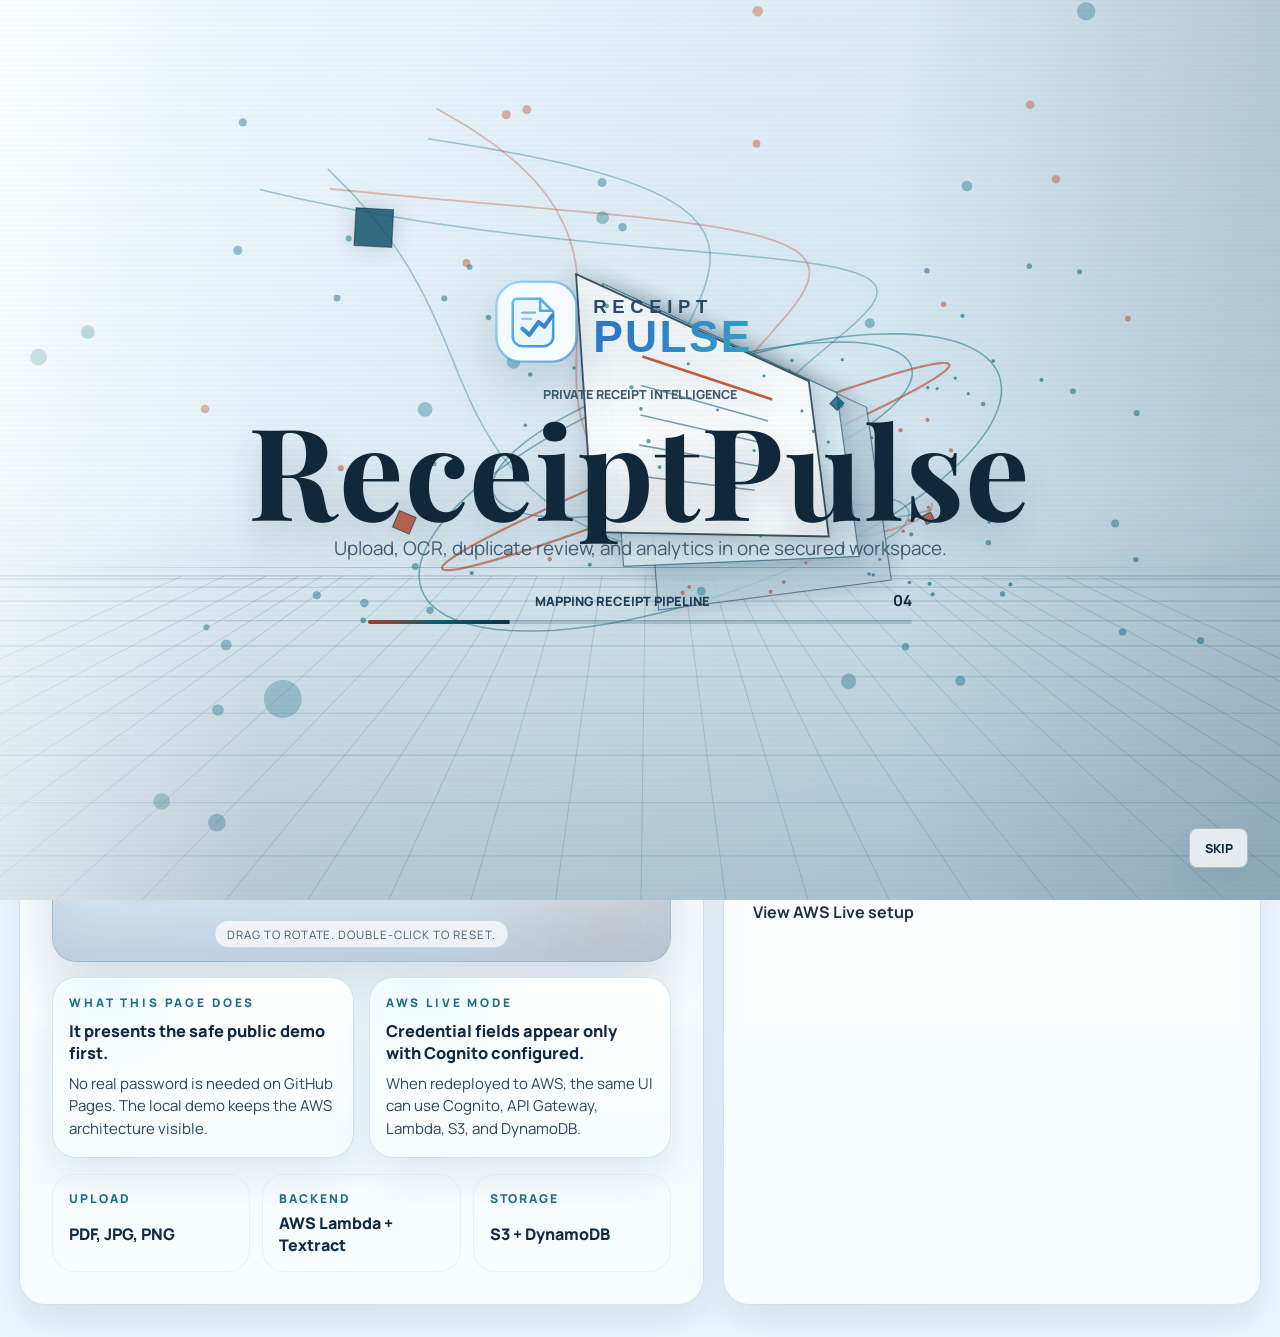
==== commit 9c8845ce: "Restore stable frontend files" ====
--- a/dashboard/index.html
+++ b/dashboard/index.html
@@ -46,11 +46,11 @@
     <link rel="preconnect" href="https://fonts.gstatic.com" crossorigin />
     <link
       rel="stylesheet"
-      href="https://fonts.googleapis.com/css2?family=IBM+Plex+Mono:wght@500;600&family=Manrope:wght@400;500;600;700;800&family=Space+Grotesk:wght@500;600;700&display=swap"
-    />
-    <link rel="stylesheet" href="./styles.css?v=20260627b" />
+      href="https://fonts.googleapis.com/css2?family=Manrope:wght@400;500;600;700&family=Playfair+Display:wght@500;600;700&display=swap"
+    />
+    <link rel="stylesheet" href="./styles.css?v=20260615a" />
   </head>
-  <body class="auth-page auth-page-signin cinema-ui luxe-relaunch" data-auth-page="signin" data-entry-launch="root">
+  <body class="auth-page auth-page-signin cinema-ui" data-auth-page="signin" data-entry-launch="root">
     <div class="cinema-stage" aria-hidden="true">
       <span class="cinema-glow cinema-glow-ember"></span>
       <span class="cinema-glow cinema-glow-ice"></span>
@@ -82,8 +82,8 @@
     <main class="auth-shell">
       <section class="panel auth-stage">
         <div class="auth-stage-copy">
-          <p class="eyebrow">Receipt Intelligence</p>
-          <h1>Receipt intelligence staged like a cloud command center.</h1>
+          <p class="eyebrow">Student Project Workspace</p>
+          <h1>Open the AWS receipt intelligence demo without entering real credentials.</h1>
           <p class="auth-lead">
             The public portfolio link opens a browser-local Cloud Demo first. AWS Live sign-in
             appears only when a healthy Cognito backend is configured for a redeployed stack.
@@ -92,15 +92,15 @@
 
         <div class="auth-3d-showcase">
           <div class="auth-3d-head">
-            <span class="mini-label">Live Pipeline</span>
-            <p class="auth-3d-copy">Move through the upload, OCR, and archive pipeline as a recruiter-safe cloud simulation.</p>
+            <span class="mini-label">Interactive 3D</span>
+            <p class="auth-3d-copy">Drag to rotate the figures and preview the upload to OCR to archive flow.</p>
           </div>
           <div
             class="auth-3d-scene"
             data-auth-3d-scene
             tabindex="0"
             role="region"
-            aria-label="Live Pipeline receipt workflow. Drag to rotate."
+            aria-label="Interactive 3D receipt workflow. Drag to rotate."
           >
             <span class="auth-3d-aura auth-3d-aura--one" aria-hidden="true"></span>
             <span class="auth-3d-aura auth-3d-aura--two" aria-hidden="true"></span>
@@ -142,7 +142,7 @@
           <article class="auth-info-card">
             <span class="mini-label">What this page does</span>
             <strong>It presents the safe public demo first.</strong>
-            <p>No real password is needed on Netlify. The local demo keeps the AWS architecture visible.</p>
+            <p>No real password is needed on GitHub Pages. The local demo keeps the AWS architecture visible.</p>
           </article>
           <article class="auth-info-card">
             <span class="mini-label">AWS Live mode</span>
@@ -189,7 +189,7 @@
             </p>
           </div>
           <button class="secondary-button demo-access-button" id="demoAccessButton" type="button">
-            Open Cloud Demo
+            Launch Cloud Demo
           </button>
         </div>
 
@@ -215,6 +215,5 @@
     <script src="./entry-3d.js?v=20260604a" defer></script>
     <script src="./auth-3d.js?v=20260604a" defer></script>
     <script src="./auth.js?v=20260616b" defer></script>
-    <script src="./luxe-ui.js?v=20260627b" defer></script>
   </body>
 </html>
--- a/dashboard/styles.css
+++ b/dashboard/styles.css
@@ -15765,722 +15765,3 @@
     animation: none;
   }
 }
-
-/* ReceiptPulse high-end relaunch system */
-body.luxe-relaunch {
-  --luxe-ink: #06111d;
-  --luxe-ink-2: #081827;
-  --luxe-panel: rgba(8, 22, 35, 0.74);
-  --luxe-panel-strong: rgba(9, 28, 44, 0.88);
-  --luxe-glass: rgba(239, 250, 255, 0.08);
-  --luxe-glass-2: rgba(255, 255, 255, 0.14);
-  --luxe-line: rgba(126, 224, 244, 0.2);
-  --luxe-line-strong: rgba(126, 224, 244, 0.36);
-  --luxe-text: #eefbff;
-  --luxe-muted: #9fc0cf;
-  --luxe-soft: #c9e4ee;
-  --luxe-cyan: #5be7ff;
-  --luxe-amber: #f5b761;
-  --luxe-emerald: #6df0b1;
-  --luxe-danger: #ff8a6a;
-  --luxe-pointer-x: 50%;
-  --luxe-pointer-y: 20%;
-  color: var(--luxe-text);
-  background:
-    radial-gradient(circle at var(--luxe-pointer-x) var(--luxe-pointer-y), rgba(91, 231, 255, 0.16), transparent 0 28rem),
-    radial-gradient(circle at 92% 8%, rgba(245, 183, 97, 0.16), transparent 0 30rem),
-    radial-gradient(circle at 7% 92%, rgba(109, 240, 177, 0.13), transparent 0 28rem),
-    linear-gradient(135deg, #040b13 0%, #071522 42%, #0a1822 100%);
-  font-family: "Manrope", "Space Grotesk", sans-serif;
-  letter-spacing: -0.01em;
-  overflow-x: hidden;
-}
-
-html[data-ui-theme="light"] body.luxe-relaunch,
-body.luxe-relaunch.auth-page.cinema-ui {
-  background:
-    radial-gradient(circle at var(--luxe-pointer-x) var(--luxe-pointer-y), rgba(91, 231, 255, 0.18), transparent 0 26rem),
-    radial-gradient(circle at 88% 12%, rgba(245, 183, 97, 0.15), transparent 0 30rem),
-    linear-gradient(135deg, #040b13 0%, #071522 48%, #0a1822 100%) !important;
-  color: var(--luxe-text) !important;
-}
-
-body.luxe-relaunch::before,
-body.luxe-relaunch::after {
-  content: "";
-  position: fixed;
-  inset: 0;
-  z-index: 0;
-  pointer-events: none;
-}
-
-body.luxe-relaunch::before {
-  background:
-    linear-gradient(rgba(125, 220, 244, 0.08) 1px, transparent 1px),
-    linear-gradient(90deg, rgba(125, 220, 244, 0.08) 1px, transparent 1px);
-  background-size: 76px 76px;
-  mask-image: radial-gradient(circle at 50% 20%, black, transparent 72%);
-  opacity: 0.48;
-  transform: perspective(900px) rotateX(62deg) translateY(-18%);
-  transform-origin: top;
-}
-
-body.luxe-relaunch::after {
-  background:
-    linear-gradient(112deg, transparent 0 24%, rgba(91, 231, 255, 0.13) 25%, transparent 26% 52%, rgba(245, 183, 97, 0.11) 53%, transparent 54% 100%),
-    radial-gradient(circle at 50% 50%, transparent 0 48%, rgba(91, 231, 255, 0.1) 49%, transparent 50% 100%);
-  background-size: 220% 220%, 44rem 44rem;
-  animation: luxeFieldDrift 18s linear infinite;
-  opacity: 0.42;
-}
-
-body.luxe-relaunch .cinema-stage {
-  opacity: 1;
-  mix-blend-mode: normal;
-  filter: saturate(1.18) contrast(1.08);
-}
-
-body.luxe-relaunch .cinema-stage::before,
-body.luxe-relaunch .cinema-stage::after {
-  content: "";
-  position: absolute;
-  border-radius: 999px;
-  pointer-events: none;
-}
-
-body.luxe-relaunch .cinema-stage::before {
-  width: 36rem;
-  height: 36rem;
-  right: -12rem;
-  top: 8vh;
-  border: 1px solid rgba(91, 231, 255, 0.18);
-  box-shadow: inset 0 0 44px rgba(91, 231, 255, 0.1), 0 0 80px rgba(91, 231, 255, 0.12);
-  animation: luxeOrbitalSweep 20s ease-in-out infinite;
-}
-
-body.luxe-relaunch .cinema-stage::after {
-  width: 18rem;
-  height: 18rem;
-  left: 8vw;
-  bottom: 8vh;
-  border: 1px solid rgba(245, 183, 97, 0.2);
-  box-shadow: inset 0 0 38px rgba(245, 183, 97, 0.12), 0 0 60px rgba(245, 183, 97, 0.1);
-  animation: luxeOrbitalSweep 16s ease-in-out infinite reverse;
-}
-
-body.luxe-relaunch .cinema-grid {
-  background-image:
-    linear-gradient(rgba(91, 231, 255, 0.12) 1px, transparent 1px),
-    linear-gradient(90deg, rgba(91, 231, 255, 0.12) 1px, transparent 1px),
-    radial-gradient(circle at 50% 50%, rgba(91, 231, 255, 0.2), transparent 45%);
-  background-size: 62px 62px, 62px 62px, 100% 100%;
-  opacity: 0.58;
-}
-
-body.luxe-relaunch .cinema-beam {
-  background: linear-gradient(100deg, transparent, rgba(91, 231, 255, 0.22), rgba(245, 183, 97, 0.14), transparent);
-  filter: blur(1px);
-}
-
-body.luxe-relaunch > *:not(.cinema-stage) {
-  position: relative;
-  z-index: 1;
-}
-
-body.luxe-relaunch h1,
-body.luxe-relaunch h2,
-body.luxe-relaunch h3,
-body.luxe-relaunch .dashboard-command-copy h1,
-body.luxe-relaunch .auth-stage-copy h1 {
-  color: #f4fdff !important;
-  font-family: "Space Grotesk", "Manrope", sans-serif;
-  letter-spacing: -0.055em;
-  text-wrap: balance;
-}
-
-body.luxe-relaunch p,
-body.luxe-relaunch .topbar-text,
-body.luxe-relaunch .auth-lead,
-body.luxe-relaunch .status-note,
-body.luxe-relaunch .muted {
-  color: var(--luxe-muted) !important;
-}
-
-body.luxe-relaunch .eyebrow,
-body.luxe-relaunch .mini-label,
-body.luxe-relaunch .select-shell span,
-body.luxe-relaunch label span {
-  color: var(--luxe-cyan) !important;
-  font-family: "IBM Plex Mono", monospace;
-  font-size: 0.72rem;
-  letter-spacing: 0.16em;
-  text-transform: uppercase;
-}
-
-body.luxe-relaunch .topbar,
-html[data-ui-theme="light"] body.luxe-relaunch .topbar {
-  border-color: rgba(126, 224, 244, 0.18) !important;
-  background:
-    linear-gradient(135deg, rgba(6, 18, 31, 0.88), rgba(9, 30, 47, 0.72)) !important;
-  box-shadow: 0 22px 60px rgba(0, 0, 0, 0.22), inset 0 1px 0 rgba(255, 255, 255, 0.08);
-  backdrop-filter: blur(24px);
-}
-
-body.luxe-relaunch .brand-logo,
-body.luxe-relaunch .dashboard-command-logo {
-  filter: drop-shadow(0 10px 24px rgba(91, 231, 255, 0.2));
-}
-
-body.luxe-relaunch .panel,
-body.luxe-relaunch .glass-card,
-body.luxe-relaunch .auth-stage,
-body.luxe-relaunch .auth-panel,
-body.luxe-relaunch .neo-card,
-body.luxe-relaunch .metric-card,
-body.luxe-relaunch .table-panel,
-body.luxe-relaunch .upload-lab,
-body.luxe-relaunch .dashboard-command-bar,
-html[data-ui-theme="light"] body.luxe-relaunch .panel,
-html[data-ui-theme="light"] body.luxe-relaunch .glass-card,
-html[data-ui-theme="light"] body.luxe-relaunch .auth-stage,
-html[data-ui-theme="light"] body.luxe-relaunch .auth-panel,
-html[data-ui-theme="light"] body.luxe-relaunch .neo-card,
-html[data-ui-theme="light"] body.luxe-relaunch .metric-card,
-html[data-ui-theme="light"] body.luxe-relaunch .table-panel,
-html[data-ui-theme="light"] body.luxe-relaunch .upload-lab,
-html[data-ui-theme="light"] body.luxe-relaunch .dashboard-command-bar {
-  position: relative;
-  border: 1px solid var(--luxe-line) !important;
-  background:
-    linear-gradient(135deg, rgba(255, 255, 255, 0.11), rgba(255, 255, 255, 0.035)),
-    radial-gradient(circle at 12% 0%, rgba(91, 231, 255, 0.12), transparent 34%),
-    var(--luxe-panel) !important;
-  color: var(--luxe-text) !important;
-  box-shadow:
-    0 24px 70px rgba(0, 0, 0, 0.28),
-    inset 0 1px 0 rgba(255, 255, 255, 0.1) !important;
-  backdrop-filter: blur(26px);
-}
-
-body.luxe-relaunch .panel::before,
-body.luxe-relaunch .auth-stage::before,
-body.luxe-relaunch .auth-panel::before,
-body.luxe-relaunch .dashboard-command-bar::before {
-  content: "";
-  position: absolute;
-  inset: 0;
-  z-index: 0;
-  pointer-events: none;
-  border-radius: inherit;
-  background:
-    linear-gradient(120deg, rgba(91, 231, 255, 0.18), transparent 24%, transparent 72%, rgba(245, 183, 97, 0.14)),
-    radial-gradient(circle at var(--luxe-pointer-x) var(--luxe-pointer-y), rgba(255, 255, 255, 0.1), transparent 0 18rem);
-  opacity: 0.9;
-}
-
-body.luxe-relaunch .panel > *,
-body.luxe-relaunch .auth-stage > *,
-body.luxe-relaunch .auth-panel > *,
-body.luxe-relaunch .dashboard-command-bar > * {
-  position: relative;
-  z-index: 1;
-}
-
-body.luxe-relaunch .primary-button,
-body.luxe-relaunch .topbar-primary-button,
-html[data-ui-theme="light"] body.luxe-relaunch .primary-button,
-html[data-ui-theme="light"] body.luxe-relaunch .topbar-primary-button {
-  border: 1px solid rgba(91, 231, 255, 0.38) !important;
-  color: #03121c !important;
-  background:
-    radial-gradient(circle at 20% 10%, rgba(255, 255, 255, 0.9), transparent 24%),
-    linear-gradient(135deg, #7af0ff, #5be7ff 48%, #6df0b1) !important;
-  box-shadow: 0 18px 42px rgba(91, 231, 255, 0.25), inset 0 1px 0 rgba(255, 255, 255, 0.5) !important;
-}
-
-body.luxe-relaunch .secondary-button,
-body.luxe-relaunch .ghost-link,
-body.luxe-relaunch .ghost-button,
-body.luxe-relaunch .status-pill,
-html[data-ui-theme="light"] body.luxe-relaunch .secondary-button,
-html[data-ui-theme="light"] body.luxe-relaunch .ghost-link,
-html[data-ui-theme="light"] body.luxe-relaunch .ghost-button,
-html[data-ui-theme="light"] body.luxe-relaunch .status-pill {
-  border-color: rgba(126, 224, 244, 0.22) !important;
-  color: #d9f8ff !important;
-  background: rgba(255, 255, 255, 0.07) !important;
-  box-shadow: inset 0 1px 0 rgba(255, 255, 255, 0.07);
-}
-
-body.luxe-relaunch .ghost-link:hover,
-body.luxe-relaunch .ghost-button:hover,
-body.luxe-relaunch .secondary-button:hover {
-  border-color: rgba(91, 231, 255, 0.46) !important;
-  color: #ffffff !important;
-  transform: translateY(-1px);
-}
-
-body.luxe-relaunch .auth-shell {
-  width: min(1220px, calc(100% - 2rem));
-  grid-template-columns: minmax(0, 1.18fr) minmax(360px, 0.82fr);
-  gap: clamp(1rem, 2vw, 1.6rem);
-  padding-top: clamp(1.4rem, 3vw, 2.6rem);
-}
-
-body.luxe-relaunch .auth-stage {
-  overflow: hidden;
-  min-height: 720px;
-  padding: clamp(1.5rem, 3vw, 2.6rem);
-}
-
-body.luxe-relaunch .auth-stage::after {
-  content: "";
-  position: absolute;
-  right: -12%;
-  top: 12%;
-  width: 56%;
-  height: 52%;
-  pointer-events: none;
-  background:
-    radial-gradient(circle, rgba(91, 231, 255, 0.18), transparent 58%),
-    conic-gradient(from 110deg, transparent, rgba(91, 231, 255, 0.28), transparent, rgba(245, 183, 97, 0.2), transparent);
-  border-radius: 50%;
-  filter: blur(2px);
-  opacity: 0.75;
-  animation: luxeReceiptCore 9s ease-in-out infinite;
-}
-
-body.luxe-relaunch .auth-stage-copy h1 {
-  max-width: 820px;
-  font-size: clamp(2.85rem, 6vw, 6.6rem);
-  line-height: 0.88;
-  margin-bottom: 1.2rem;
-}
-
-body.luxe-relaunch .auth-lead {
-  max-width: 720px;
-  font-size: clamp(1rem, 1.3vw, 1.25rem);
-  line-height: 1.75;
-}
-
-body.luxe-relaunch .auth-3d-showcase {
-  margin-top: clamp(1.2rem, 3vw, 2.2rem);
-  border: 1px solid rgba(126, 224, 244, 0.18);
-  background: linear-gradient(135deg, rgba(255, 255, 255, 0.07), rgba(255, 255, 255, 0.03));
-  box-shadow: inset 0 1px 0 rgba(255, 255, 255, 0.08), 0 20px 52px rgba(0, 0, 0, 0.18);
-}
-
-body.luxe-relaunch .auth-3d-scene {
-  --luxe-local-x: 50%;
-  --luxe-local-y: 50%;
-  --luxe-tilt-x: 0deg;
-  --luxe-tilt-y: 0deg;
-  min-height: clamp(300px, 34vw, 450px);
-  border: 1px solid rgba(126, 224, 244, 0.22);
-  background:
-    radial-gradient(circle at var(--luxe-local-x) var(--luxe-local-y), rgba(91, 231, 255, 0.2), transparent 0 26%),
-    linear-gradient(rgba(91, 231, 255, 0.09) 1px, transparent 1px),
-    linear-gradient(90deg, rgba(91, 231, 255, 0.09) 1px, transparent 1px),
-    linear-gradient(145deg, rgba(2, 10, 18, 0.88), rgba(8, 28, 44, 0.86));
-  background-size: auto, 42px 42px, 42px 42px, auto;
-  box-shadow: inset 0 0 70px rgba(91, 231, 255, 0.09), 0 28px 70px rgba(0, 0, 0, 0.28);
-  transform: perspective(1000px) rotateX(var(--luxe-tilt-x)) rotateY(var(--luxe-tilt-y));
-  transition: transform 180ms ease, border-color 180ms ease, box-shadow 180ms ease;
-}
-
-body.luxe-relaunch .auth-3d-scene::before,
-body.luxe-relaunch .auth-3d-scene::after {
-  content: "";
-  position: absolute;
-  inset: 10%;
-  border-radius: 50%;
-  pointer-events: none;
-  border: 1px solid rgba(91, 231, 255, 0.2);
-  transform: rotateX(62deg);
-  animation: luxeOrbitSpin 13s linear infinite;
-}
-
-body.luxe-relaunch .auth-3d-scene::after {
-  inset: 22% 16%;
-  border-color: rgba(245, 183, 97, 0.2);
-  animation-duration: 17s;
-  animation-direction: reverse;
-}
-
-body.luxe-relaunch .auth-3d-figure p,
-body.luxe-relaunch .auth-3d-hint,
-body.luxe-relaunch .auth-3d-copy {
-  color: var(--luxe-soft) !important;
-}
-
-body.luxe-relaunch .auth-3d-cube-face,
-body.luxe-relaunch .auth-3d-crystal-face,
-body.luxe-relaunch .auth-3d-ring {
-  border-color: rgba(126, 224, 244, 0.42) !important;
-  background:
-    linear-gradient(135deg, rgba(91, 231, 255, 0.28), rgba(255, 255, 255, 0.08)) !important;
-  box-shadow: 0 0 34px rgba(91, 231, 255, 0.22), inset 0 1px 0 rgba(255, 255, 255, 0.2) !important;
-}
-
-body.luxe-relaunch .auth-info-card,
-body.luxe-relaunch .auth-project-strip article,
-body.luxe-relaunch .demo-access-card {
-  border: 1px solid rgba(126, 224, 244, 0.2) !important;
-  background: rgba(255, 255, 255, 0.065) !important;
-  box-shadow: inset 0 1px 0 rgba(255, 255, 255, 0.08), 0 18px 40px rgba(0, 0, 0, 0.18) !important;
-}
-
-body.luxe-relaunch .auth-info-card strong,
-body.luxe-relaunch .auth-project-strip strong,
-body.luxe-relaunch .demo-access-card strong {
-  color: #f7fdff !important;
-}
-
-body.luxe-relaunch .auth-panel {
-  overflow: hidden;
-  align-self: start;
-}
-
-body.luxe-relaunch .auth-panel::after {
-  content: "";
-  position: absolute;
-  right: -20%;
-  bottom: -18%;
-  width: 26rem;
-  height: 26rem;
-  pointer-events: none;
-  background: radial-gradient(circle, rgba(109, 240, 177, 0.16), transparent 66%);
-}
-
-body.luxe-relaunch .auth-security-note,
-body.luxe-relaunch .auth-status {
-  border-color: rgba(126, 224, 244, 0.18) !important;
-  background: rgba(91, 231, 255, 0.08) !important;
-  color: #d9f8ff !important;
-}
-
-body.luxe-relaunch .auth-demo-points span,
-body.luxe-relaunch .topbar-pills span {
-  border-color: rgba(126, 224, 244, 0.22) !important;
-  background: rgba(255, 255, 255, 0.07) !important;
-  color: #d8f6ff !important;
-}
-
-body.luxe-relaunch .text-input,
-body.luxe-relaunch .month-select,
-body.luxe-relaunch .period-select,
-body.luxe-relaunch select,
-body.luxe-relaunch input,
-html[data-ui-theme="light"] body.luxe-relaunch .text-input,
-html[data-ui-theme="light"] body.luxe-relaunch .month-select,
-html[data-ui-theme="light"] body.luxe-relaunch .period-select,
-html[data-ui-theme="light"] body.luxe-relaunch select,
-html[data-ui-theme="light"] body.luxe-relaunch input {
-  color: #f4fdff !important;
-  caret-color: var(--luxe-cyan);
-  border-color: rgba(126, 224, 244, 0.28) !important;
-  background: rgba(3, 13, 22, 0.72) !important;
-  box-shadow: inset 0 1px 0 rgba(255, 255, 255, 0.06) !important;
-}
-
-body.luxe-relaunch input::placeholder {
-  color: rgba(206, 232, 241, 0.56) !important;
-}
-
-body.luxe-relaunch .dashboard-shell {
-  background: transparent !important;
-}
-
-body.luxe-relaunch .dashboard-sidebar,
-html[data-ui-theme="light"] body.luxe-relaunch .dashboard-sidebar {
-  border-right: 1px solid rgba(126, 224, 244, 0.16) !important;
-  background:
-    linear-gradient(180deg, rgba(3, 12, 22, 0.92), rgba(8, 25, 40, 0.82)) !important;
-  box-shadow: 22px 0 70px rgba(0, 0, 0, 0.22);
-}
-
-body.luxe-relaunch .dashboard-nav-link {
-  color: #cae8f2 !important;
-  border-color: transparent !important;
-}
-
-body.luxe-relaunch .dashboard-nav-link:hover,
-body.luxe-relaunch .dashboard-nav-link.is-active {
-  color: #ffffff !important;
-  border-color: rgba(91, 231, 255, 0.28) !important;
-  background: rgba(91, 231, 255, 0.1) !important;
-}
-
-body.luxe-relaunch .dashboard-nav-icon,
-body.luxe-relaunch .receipt-icon-badge {
-  border-color: rgba(91, 231, 255, 0.3) !important;
-  background: rgba(91, 231, 255, 0.12) !important;
-  color: #9cf4ff !important;
-}
-
-body.luxe-relaunch .dashboard-command-bar {
-  grid-template-columns: minmax(320px, 0.95fr) minmax(220px, 0.55fr) minmax(360px, 0.95fr);
-  overflow: hidden;
-}
-
-body.luxe-relaunch .dashboard-command-copy h1 {
-  font-size: clamp(2.4rem, 4.7vw, 5.5rem);
-  line-height: 0.9;
-  max-width: 820px;
-}
-
-body.luxe-relaunch .dashboard-command-visual {
-  --luxe-local-x: 50%;
-  --luxe-local-y: 50%;
-  --luxe-tilt-x: 0deg;
-  --luxe-tilt-y: 0deg;
-  min-height: 390px;
-  border: 1px solid rgba(126, 224, 244, 0.28) !important;
-  background:
-    radial-gradient(circle at var(--luxe-local-x) var(--luxe-local-y), rgba(91, 231, 255, 0.2), transparent 0 26%),
-    linear-gradient(rgba(91, 231, 255, 0.08) 1px, transparent 1px),
-    linear-gradient(90deg, rgba(91, 231, 255, 0.08) 1px, transparent 1px),
-    linear-gradient(145deg, rgba(3, 12, 22, 0.92), rgba(11, 37, 55, 0.84)) !important;
-  background-size: auto, 38px 38px, 38px 38px, auto !important;
-  box-shadow: inset 0 0 80px rgba(91, 231, 255, 0.08), 0 28px 74px rgba(0, 0, 0, 0.3) !important;
-  transform: perspective(980px) rotateX(var(--luxe-tilt-x)) rotateY(var(--luxe-tilt-y));
-}
-
-body.luxe-relaunch .dashboard-command-visual::before {
-  content: "";
-  position: absolute;
-  inset: 15%;
-  z-index: 1;
-  border-radius: 50%;
-  pointer-events: none;
-  border: 1px solid rgba(91, 231, 255, 0.24);
-  transform: rotateX(65deg);
-  animation: luxeOrbitSpin 16s linear infinite;
-}
-
-body.luxe-relaunch .dashboard-command-visual::after {
-  background:
-    radial-gradient(circle at var(--luxe-local-x) var(--luxe-local-y), rgba(255, 255, 255, 0.7), transparent 0 18%),
-    radial-gradient(circle at var(--luxe-local-x) var(--luxe-local-y), rgba(91, 231, 255, 0.28), transparent 0 44%) !important;
-  opacity: 0.78;
-}
-
-body.luxe-relaunch .command-grid-plane {
-  border-color: rgba(91, 231, 255, 0.18) !important;
-  background-image:
-    linear-gradient(rgba(91, 231, 255, 0.08) 1px, transparent 1px),
-    linear-gradient(90deg, rgba(91, 231, 255, 0.08) 1px, transparent 1px) !important;
-}
-
-body.luxe-relaunch .command-receipt-glass {
-  border-color: rgba(126, 224, 244, 0.44) !important;
-  background:
-    linear-gradient(135deg, rgba(238, 251, 255, 0.9), rgba(91, 231, 255, 0.28) 54%, rgba(245, 183, 97, 0.18)) !important;
-  box-shadow: 0 32px 70px rgba(91, 231, 255, 0.22), 0 0 52px rgba(91, 231, 255, 0.18) !important;
-}
-
-body.luxe-relaunch .command-receipt-line {
-  background: linear-gradient(90deg, rgba(2, 28, 42, 0.78), rgba(91, 231, 255, 0.46)) !important;
-}
-
-body.luxe-relaunch .command-arch-node {
-  border-color: rgba(126, 224, 244, 0.32) !important;
-  background:
-    radial-gradient(circle at 20% 12%, rgba(255, 255, 255, 0.6), transparent 28%),
-    linear-gradient(145deg, rgba(8, 42, 61, 0.92), rgba(91, 231, 255, 0.18)) !important;
-  box-shadow: 0 20px 42px rgba(0, 0, 0, 0.24), 0 0 28px rgba(91, 231, 255, 0.14) !important;
-}
-
-body.luxe-relaunch .command-arch-node strong,
-body.luxe-relaunch .command-arch-node.is-active strong {
-  color: #eaffff !important;
-}
-
-body.luxe-relaunch .command-arch-node span,
-body.luxe-relaunch .command-arch-node.is-active span {
-  color: var(--luxe-amber) !important;
-}
-
-body.luxe-relaunch .command-visual-copy {
-  border-color: rgba(126, 224, 244, 0.26) !important;
-  background: rgba(3, 13, 22, 0.74) !important;
-  backdrop-filter: blur(20px);
-}
-
-body.luxe-relaunch .command-visual-copy strong,
-body.luxe-relaunch .command-visual-copy span {
-  color: #f3fbff !important;
-}
-
-body.luxe-relaunch .neo-figure-stage {
-  --luxe-local-x: 50%;
-  --luxe-local-y: 50%;
-  --luxe-tilt-x: 0deg;
-  --luxe-tilt-y: 0deg;
-  border-color: rgba(126, 224, 244, 0.24) !important;
-  background:
-    radial-gradient(circle at var(--luxe-local-x) var(--luxe-local-y), rgba(91, 231, 255, 0.18), transparent 0 28%),
-    linear-gradient(145deg, rgba(3, 12, 22, 0.8), rgba(12, 39, 56, 0.7)) !important;
-  transform: perspective(1000px) rotateX(var(--luxe-tilt-x)) rotateY(var(--luxe-tilt-y));
-}
-
-body.luxe-relaunch .line-chart-path,
-body.luxe-relaunch .trend-fill,
-body.luxe-relaunch .bar-fill,
-body.luxe-relaunch .neo-mini-bar-fill,
-body.luxe-relaunch .neo-spend-fill {
-  filter: drop-shadow(0 0 10px rgba(91, 231, 255, 0.24));
-}
-
-body.luxe-relaunch .luxe-reveal {
-  opacity: 0;
-  transform: translateY(22px) scale(0.985);
-  transition: opacity 650ms ease, transform 650ms cubic-bezier(0.2, 0.78, 0.2, 1);
-}
-
-body.luxe-relaunch .luxe-in-view {
-  opacity: 1;
-  transform: translateY(0) scale(1);
-}
-
-@keyframes luxeFieldDrift {
-  0% { background-position: 0% 0%, 50% 50%; }
-  100% { background-position: 100% 100%, 50% 50%; }
-}
-
-@keyframes luxeOrbitalSweep {
-  0%, 100% { transform: rotate(0deg) scale(0.96); opacity: 0.5; }
-  50% { transform: rotate(18deg) scale(1.04); opacity: 0.95; }
-}
-
-@keyframes luxeReceiptCore {
-  0%, 100% { transform: translate3d(0, 0, 0) rotate(0deg); opacity: 0.62; }
-  50% { transform: translate3d(-8%, 4%, 0) rotate(8deg); opacity: 0.92; }
-}
-
-@keyframes luxeOrbitSpin {
-  from { transform: rotateX(65deg) rotateZ(0deg); }
-  to { transform: rotateX(65deg) rotateZ(360deg); }
-}
-
-@media (max-width: 980px) {
-  body.luxe-relaunch .auth-shell,
-  body.luxe-relaunch .dashboard-command-bar {
-    grid-template-columns: 1fr;
-  }
-
-  body.luxe-relaunch .auth-stage {
-    min-height: auto;
-  }
-
-  body.luxe-relaunch .auth-stage-copy h1,
-  body.luxe-relaunch .dashboard-command-copy h1 {
-    font-size: clamp(2.45rem, 12vw, 4.5rem);
-  }
-
-  body.luxe-relaunch .dashboard-command-visual {
-    min-height: 270px;
-  }
-}
-
-@media (prefers-reduced-motion: reduce) {
-  body.luxe-relaunch::after,
-  body.luxe-relaunch .cinema-stage::before,
-  body.luxe-relaunch .cinema-stage::after,
-  body.luxe-relaunch .auth-stage::after,
-  body.luxe-relaunch .auth-3d-scene::before,
-  body.luxe-relaunch .auth-3d-scene::after,
-  body.luxe-relaunch .dashboard-command-visual::before {
-    animation: none !important;
-  }
-
-  body.luxe-relaunch .luxe-reveal,
-  body.luxe-relaunch .luxe-in-view,
-  body.luxe-relaunch .auth-3d-scene,
-  body.luxe-relaunch .dashboard-command-visual,
-  body.luxe-relaunch .neo-figure-stage {
-    transform: none !important;
-    transition: none !important;
-  }
-}
-
-/* ReceiptPulse relaunch contrast lock */
-html[data-ui-theme="light"] body.luxe-relaunch,
-html[data-ui-theme="light"] body.auth-page.cinema-ui.luxe-relaunch,
-html[data-ui-theme="light"] body.post-cover-ui.dribbble-dashboard.neuro-skin.luxe-relaunch {
-  color: var(--luxe-text) !important;
-  background:
-    radial-gradient(circle at var(--luxe-pointer-x) var(--luxe-pointer-y), rgba(91, 231, 255, 0.2), transparent 0 28rem),
-    radial-gradient(circle at 88% 12%, rgba(245, 183, 97, 0.17), transparent 0 31rem),
-    radial-gradient(circle at 8% 92%, rgba(109, 240, 177, 0.13), transparent 0 28rem),
-    linear-gradient(135deg, #030910 0%, #071421 48%, #0a1924 100%) !important;
-}
-
-html[data-ui-theme="light"] body.luxe-relaunch h1,
-html[data-ui-theme="light"] body.luxe-relaunch h2,
-html[data-ui-theme="light"] body.luxe-relaunch h3,
-html[data-ui-theme="light"] body.auth-page.cinema-ui.luxe-relaunch .auth-stage-copy h1,
-html[data-ui-theme="light"] body.post-cover-ui.dribbble-dashboard.neuro-skin.luxe-relaunch .dashboard-command-copy h1 {
-  color: #f4fdff !important;
-  text-shadow: 0 18px 52px rgba(91, 231, 255, 0.16);
-}
-
-html[data-ui-theme="light"] body.luxe-relaunch p,
-html[data-ui-theme="light"] body.luxe-relaunch .topbar-text,
-html[data-ui-theme="light"] body.auth-page.cinema-ui.luxe-relaunch .auth-lead,
-html[data-ui-theme="light"] body.auth-page.cinema-ui.luxe-relaunch .auth-3d-copy,
-html[data-ui-theme="light"] body.auth-page.cinema-ui.luxe-relaunch .auth-info-card p,
-html[data-ui-theme="light"] body.post-cover-ui.dribbble-dashboard.neuro-skin.luxe-relaunch .dashboard-command-copy p {
-  color: var(--luxe-muted) !important;
-}
-
-html[data-ui-theme="light"] body.luxe-relaunch .auth-info-card strong,
-html[data-ui-theme="light"] body.luxe-relaunch .auth-project-strip strong,
-html[data-ui-theme="light"] body.luxe-relaunch .demo-access-card strong,
-html[data-ui-theme="light"] body.post-cover-ui.dribbble-dashboard.neuro-skin.luxe-relaunch .metric-value,
-html[data-ui-theme="light"] body.post-cover-ui.dribbble-dashboard.neuro-skin.luxe-relaunch .card-title,
-html[data-ui-theme="light"] body.post-cover-ui.dribbble-dashboard.neuro-skin.luxe-relaunch .timeline-step strong,
-html[data-ui-theme="light"] body.post-cover-ui.dribbble-dashboard.neuro-skin.luxe-relaunch .motion-cloud-copy strong,
-html[data-ui-theme="light"] body.post-cover-ui.dribbble-dashboard.neuro-skin.luxe-relaunch .motion-receipt-copy strong,
-html[data-ui-theme="light"] body.post-cover-ui.dribbble-dashboard.neuro-skin.luxe-relaunch .motion-processing-copy strong,
-html[data-ui-theme="light"] body.post-cover-ui.dribbble-dashboard.neuro-skin.luxe-relaunch .motion-ledger-copy strong {
-  color: #f7fdff !important;
-}
-
-html[data-ui-theme="light"] body.post-cover-ui.dribbble-dashboard.neuro-skin.luxe-relaunch .timeline-step,
-html[data-ui-theme="light"] body.post-cover-ui.dribbble-dashboard.neuro-skin.luxe-relaunch .chart-row,
-html[data-ui-theme="light"] body.post-cover-ui.dribbble-dashboard.neuro-skin.luxe-relaunch .motion-processing,
-body.luxe-relaunch .timeline-step,
-body.luxe-relaunch .chart-row,
-body.luxe-relaunch .motion-processing {
-  border-color: rgba(126, 224, 244, 0.24) !important;
-  color: var(--luxe-text) !important;
-  background:
-    radial-gradient(circle at 12% 0%, rgba(91, 231, 255, 0.16), transparent 34%),
-    linear-gradient(135deg, rgba(5, 18, 31, 0.9), rgba(12, 37, 54, 0.82)) !important;
-  box-shadow: inset 0 1px 0 rgba(255, 255, 255, 0.08), 0 16px 38px rgba(0, 0, 0, 0.22) !important;
-}
-
-html[data-ui-theme="light"] body.post-cover-ui.dribbble-dashboard.neuro-skin.luxe-relaunch .timeline-step p,
-html[data-ui-theme="light"] body.post-cover-ui.dribbble-dashboard.neuro-skin.luxe-relaunch .chart-meta,
-html[data-ui-theme="light"] body.post-cover-ui.dribbble-dashboard.neuro-skin.luxe-relaunch .motion-cloud-copy span,
-html[data-ui-theme="light"] body.post-cover-ui.dribbble-dashboard.neuro-skin.luxe-relaunch .motion-receipt-copy span,
-html[data-ui-theme="light"] body.post-cover-ui.dribbble-dashboard.neuro-skin.luxe-relaunch .motion-processing-copy span,
-html[data-ui-theme="light"] body.post-cover-ui.dribbble-dashboard.neuro-skin.luxe-relaunch .motion-ledger-copy span,
-body.luxe-relaunch .timeline-step p,
-body.luxe-relaunch .chart-meta,
-body.luxe-relaunch .motion-cloud-copy span,
-body.luxe-relaunch .motion-receipt-copy span,
-body.luxe-relaunch .motion-processing-copy span,
-body.luxe-relaunch .motion-ledger-copy span {
-  color: #cfeaf4 !important;
-}
-
-html[data-ui-theme="light"] body.post-cover-ui.dribbble-dashboard.neuro-skin.luxe-relaunch .bar-fill,
-html[data-ui-theme="light"] body.post-cover-ui.dribbble-dashboard.neuro-skin.luxe-relaunch .trend-fill,
-html[data-ui-theme="light"] body.post-cover-ui.dribbble-dashboard.neuro-skin.luxe-relaunch .line-chart-path,
-body.luxe-relaunch .bar-fill,
-body.luxe-relaunch .trend-fill,
-body.luxe-relaunch .line-chart-path {
-  filter: drop-shadow(0 0 12px rgba(91, 231, 255, 0.34)) !important;
-}
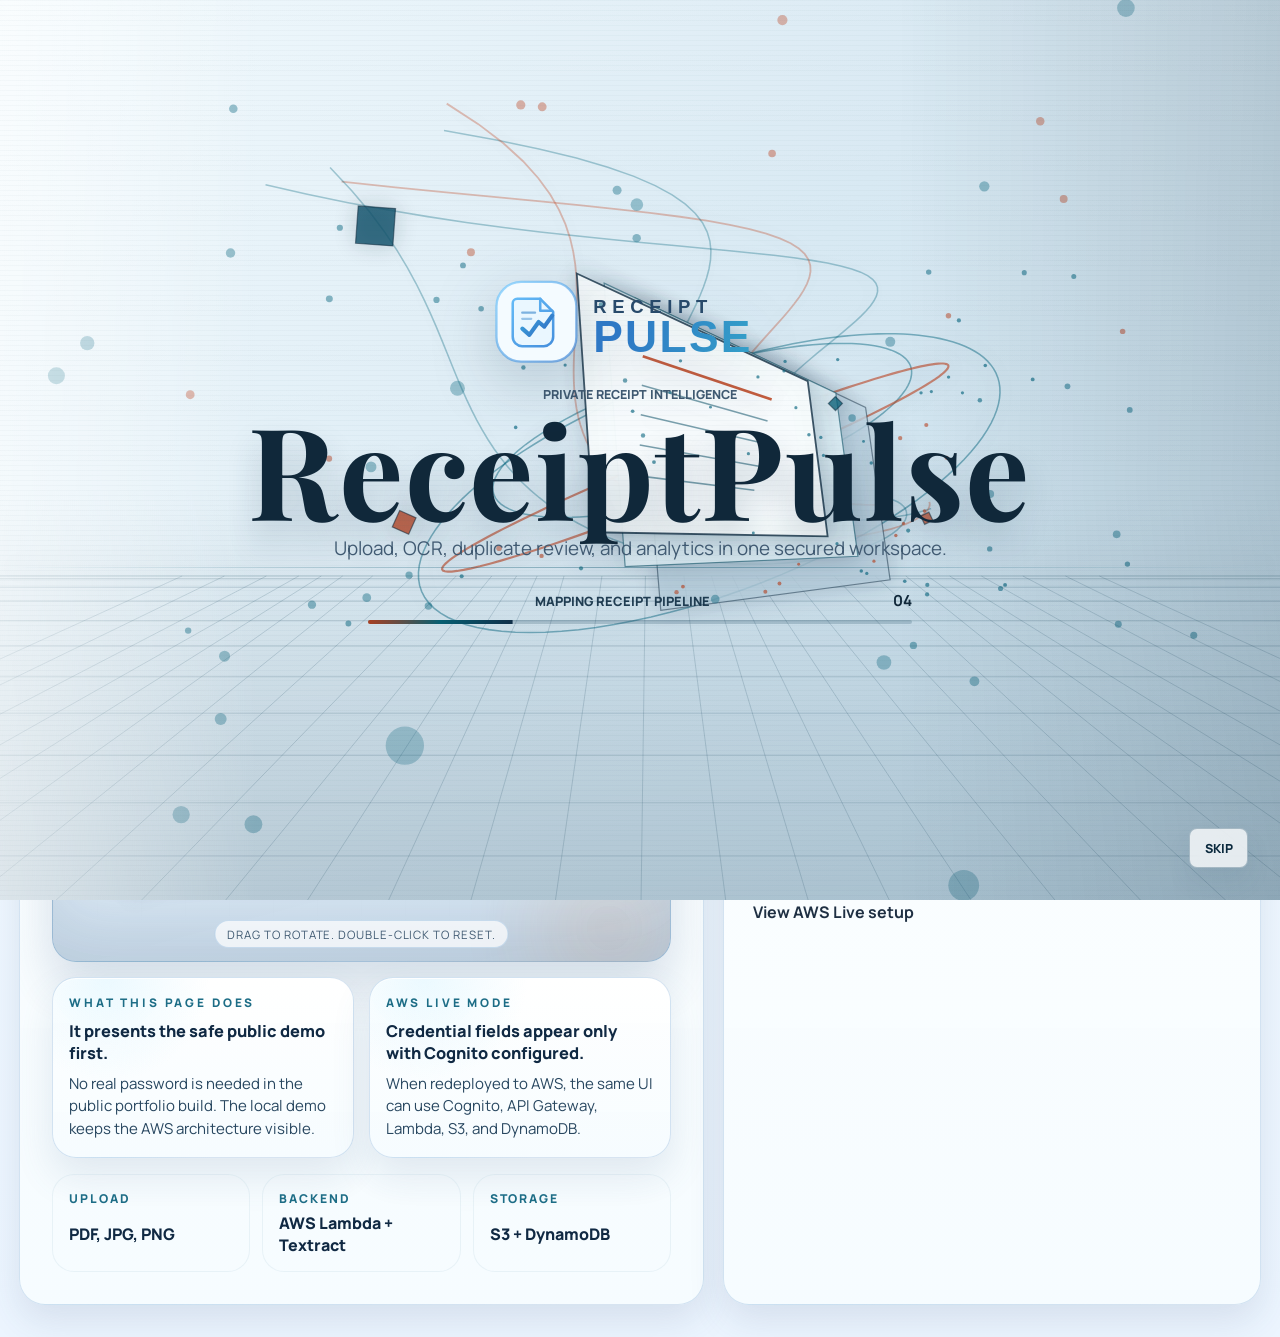
==== commit f44aa9f8: "Refresh recruiter README showcase" ====
--- a/dashboard/index.html
+++ b/dashboard/index.html
@@ -142,7 +142,7 @@
           <article class="auth-info-card">
             <span class="mini-label">What this page does</span>
             <strong>It presents the safe public demo first.</strong>
-            <p>No real password is needed on GitHub Pages. The local demo keeps the AWS architecture visible.</p>
+            <p>No real password is needed in the public portfolio build. The local demo keeps the AWS architecture visible.</p>
           </article>
           <article class="auth-info-card">
             <span class="mini-label">AWS Live mode</span>
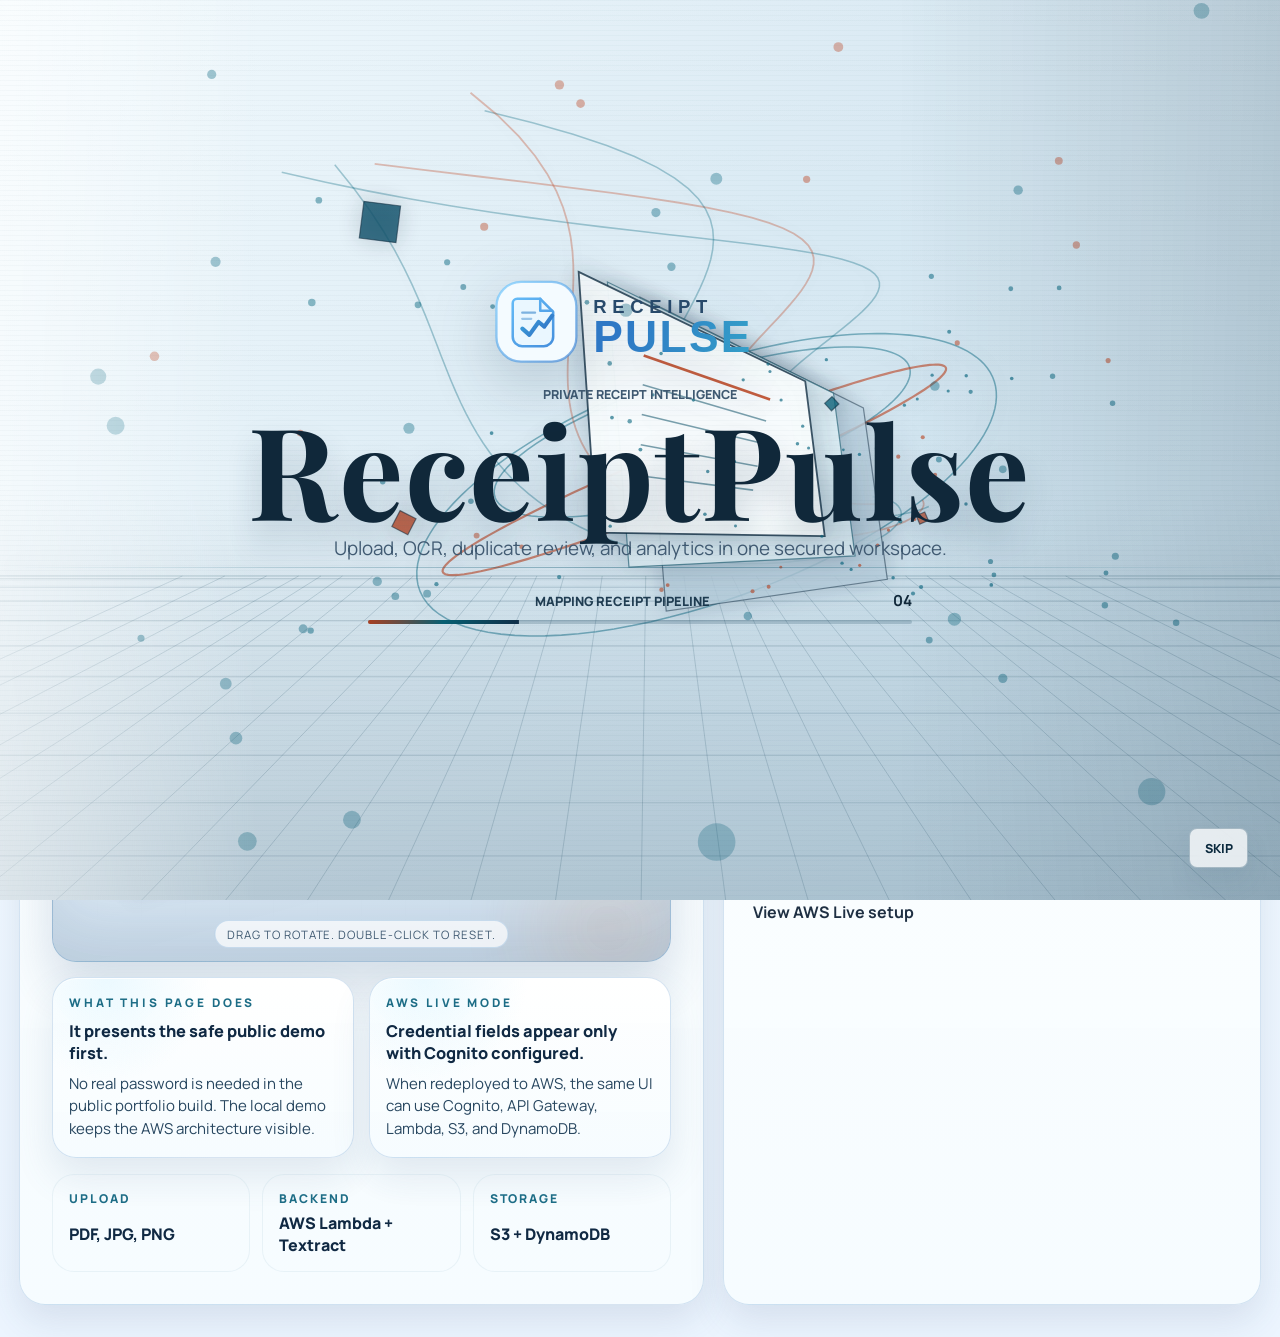
==== commit 2d1aca77: "Finalize Render live demo configuration" ====
--- a/dashboard/index.html
+++ b/dashboard/index.html
@@ -19,16 +19,16 @@
       content="Explore ReceiptPulse as a recruiter-safe AWS portfolio demo with receipt OCR, duplicate review, analytics, and cloud architecture storytelling. Public demo mode does not collect real passwords."
     />
     <meta name="theme-color" content="#071321" />
-    <link rel="canonical" href="https://receipt-pulse.netlify.app/" />
+    <link rel="canonical" href="https://receiptpulse-cloud-demo.onrender.com/" />
     <meta property="og:type" content="website" />
-    <meta property="og:url" content="https://receipt-pulse.netlify.app/" />
+    <meta property="og:url" content="https://receiptpulse-cloud-demo.onrender.com/" />
     <meta property="og:site_name" content="ReceiptPulse" />
     <meta property="og:title" content="ReceiptPulse | AWS Receipt Intelligence Demo" />
     <meta
       property="og:description"
       content="Open a safe public Cloud Demo of an AWS serverless receipt intelligence platform with OCR, duplicate handling, analytics, and deployment notes."
     />
-    <meta property="og:image" content="https://receipt-pulse.netlify.app/social-preview.png?v=20260616a" />
+    <meta property="og:image" content="https://receiptpulse-cloud-demo.onrender.com/social-preview.png?v=20260616a" />
     <meta property="og:image:width" content="1200" />
     <meta property="og:image:height" content="630" />
     <meta property="og:image:alt" content="ReceiptPulse demo-first Cloud Demo launch with 3D receipt visuals and AWS architecture proof." />
@@ -38,7 +38,7 @@
       name="twitter:description"
       content="Safe public Cloud Demo for an AWS serverless receipt intelligence portfolio project."
     />
-    <meta name="twitter:image" content="https://receipt-pulse.netlify.app/social-preview.png?v=20260616a" />
+    <meta name="twitter:image" content="https://receiptpulse-cloud-demo.onrender.com/social-preview.png?v=20260616a" />
     <link rel="icon" type="image/svg+xml" href="./receiptpulse-mark.svg?v=20260402c" />
     <link rel="icon" type="image/png" href="./receiptpulse-favicon.png?v=20260402c" />
     <link rel="apple-touch-icon" href="./receiptpulse-favicon.png?v=20260402c" />
